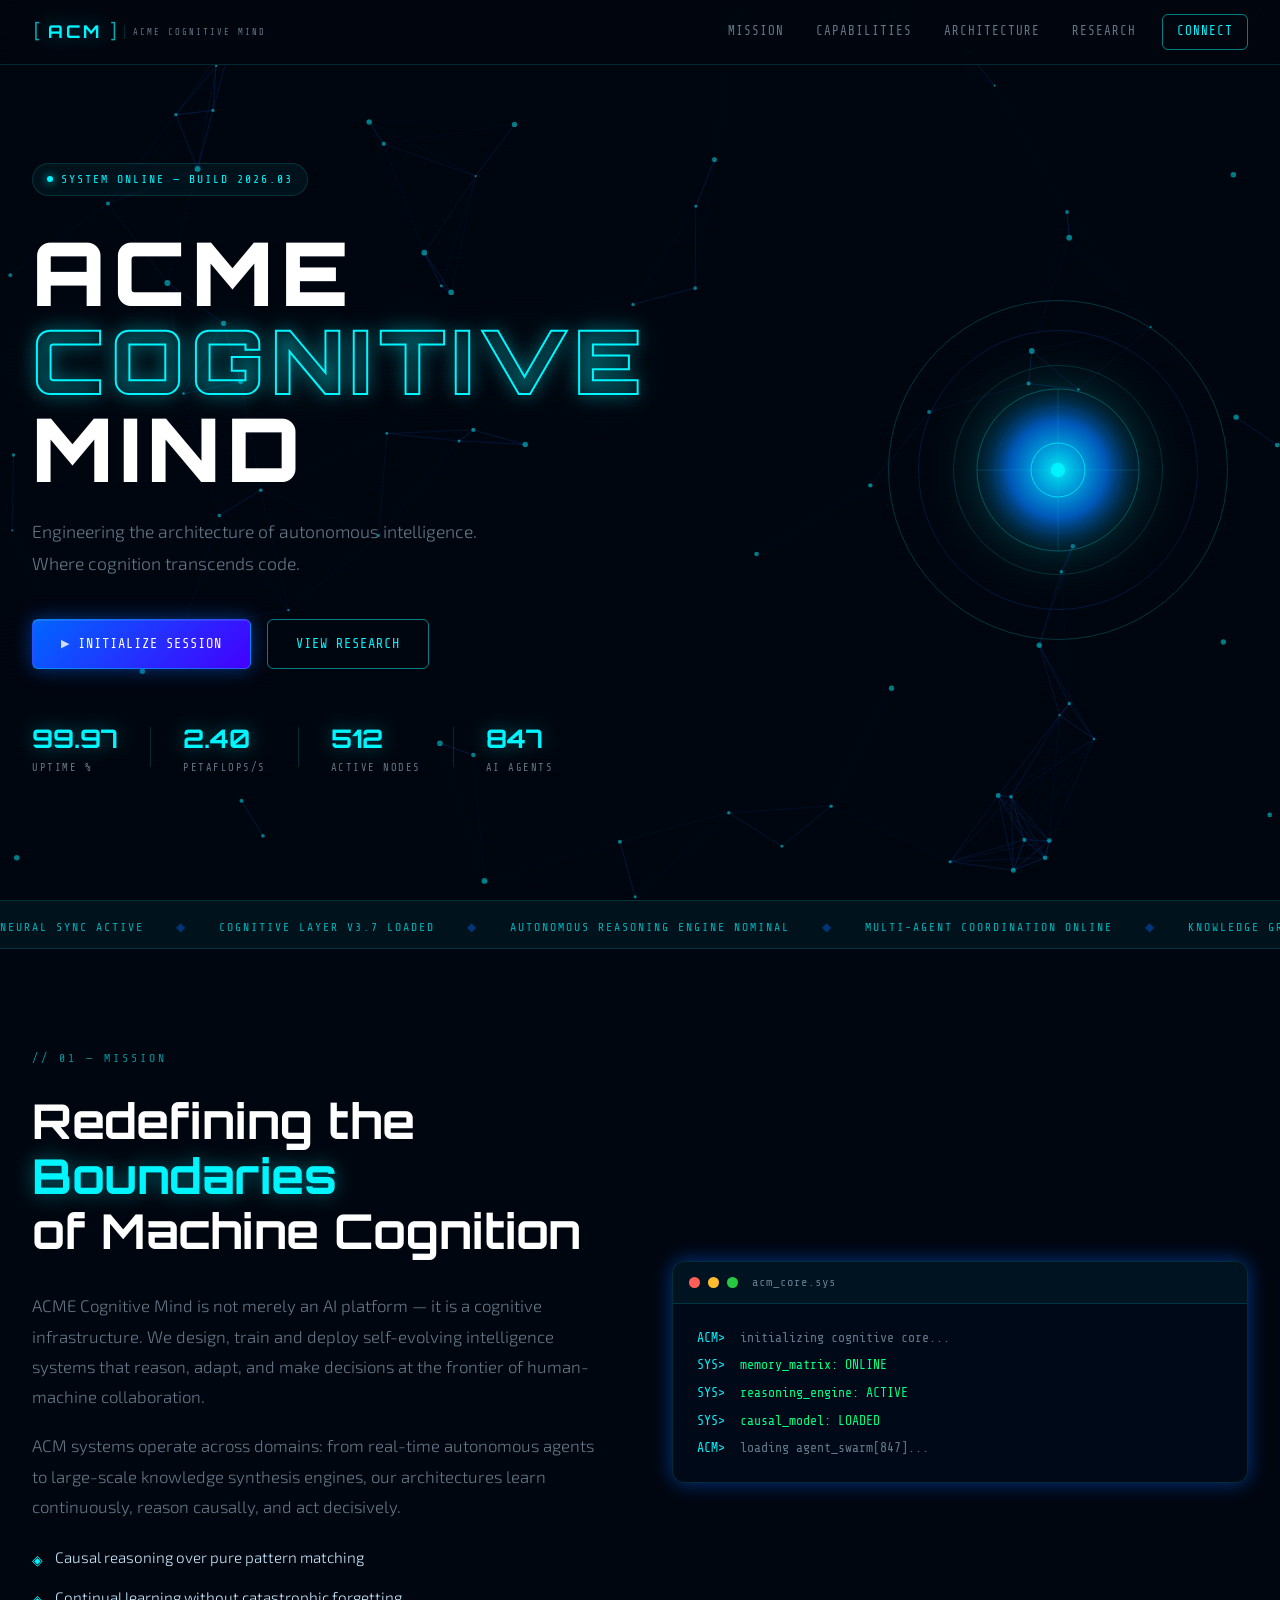
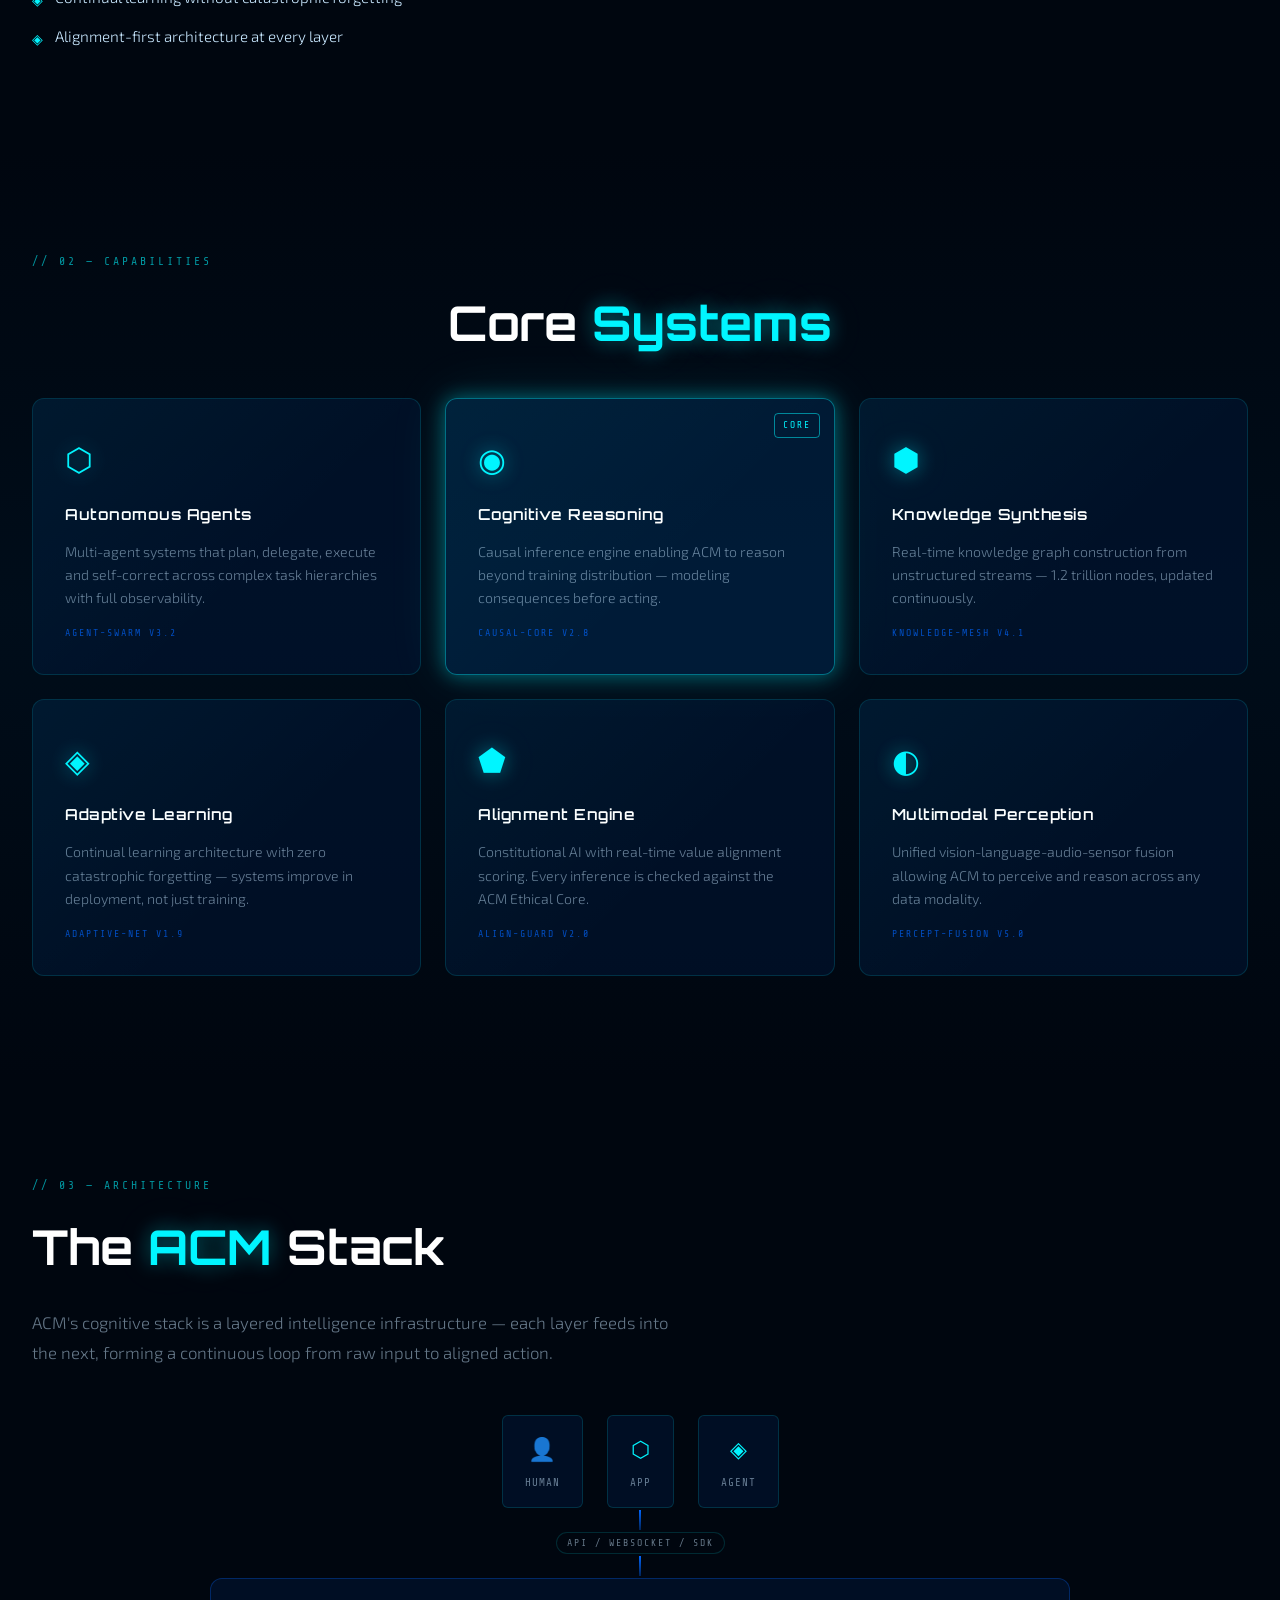
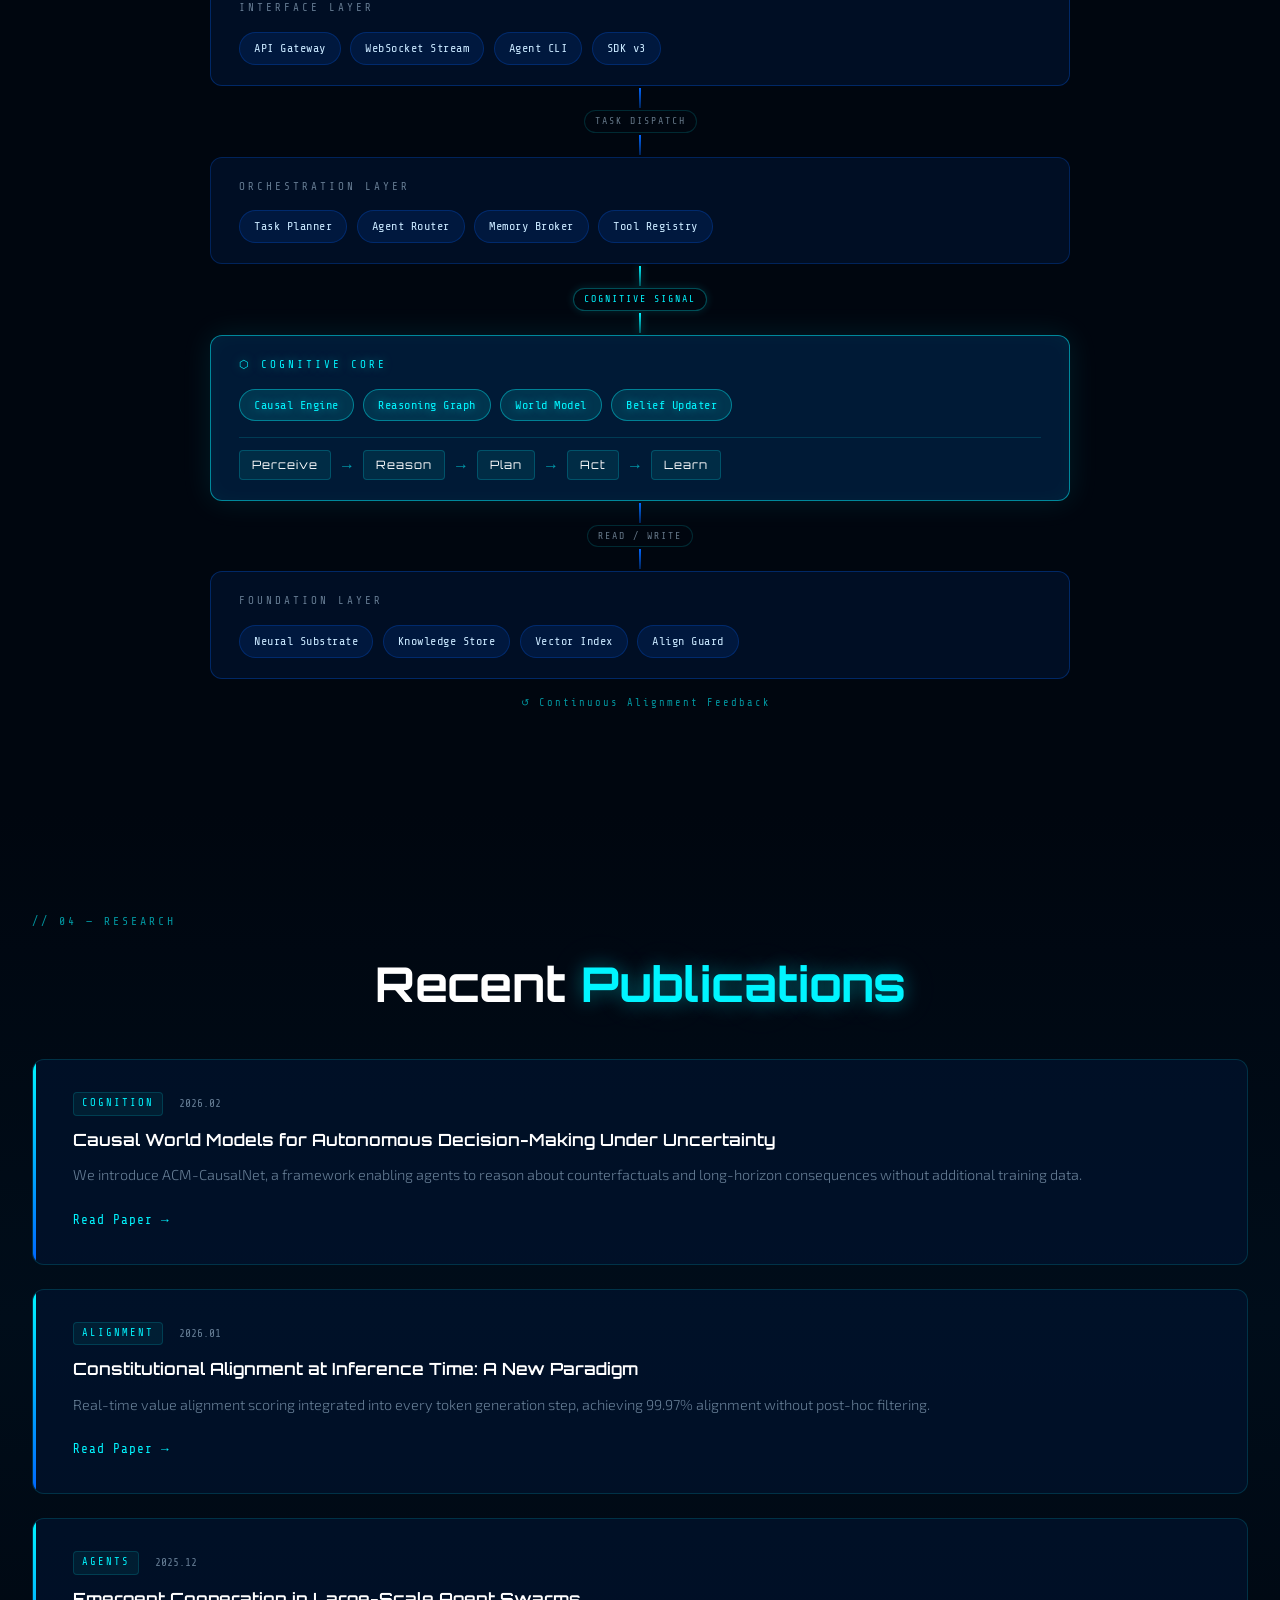
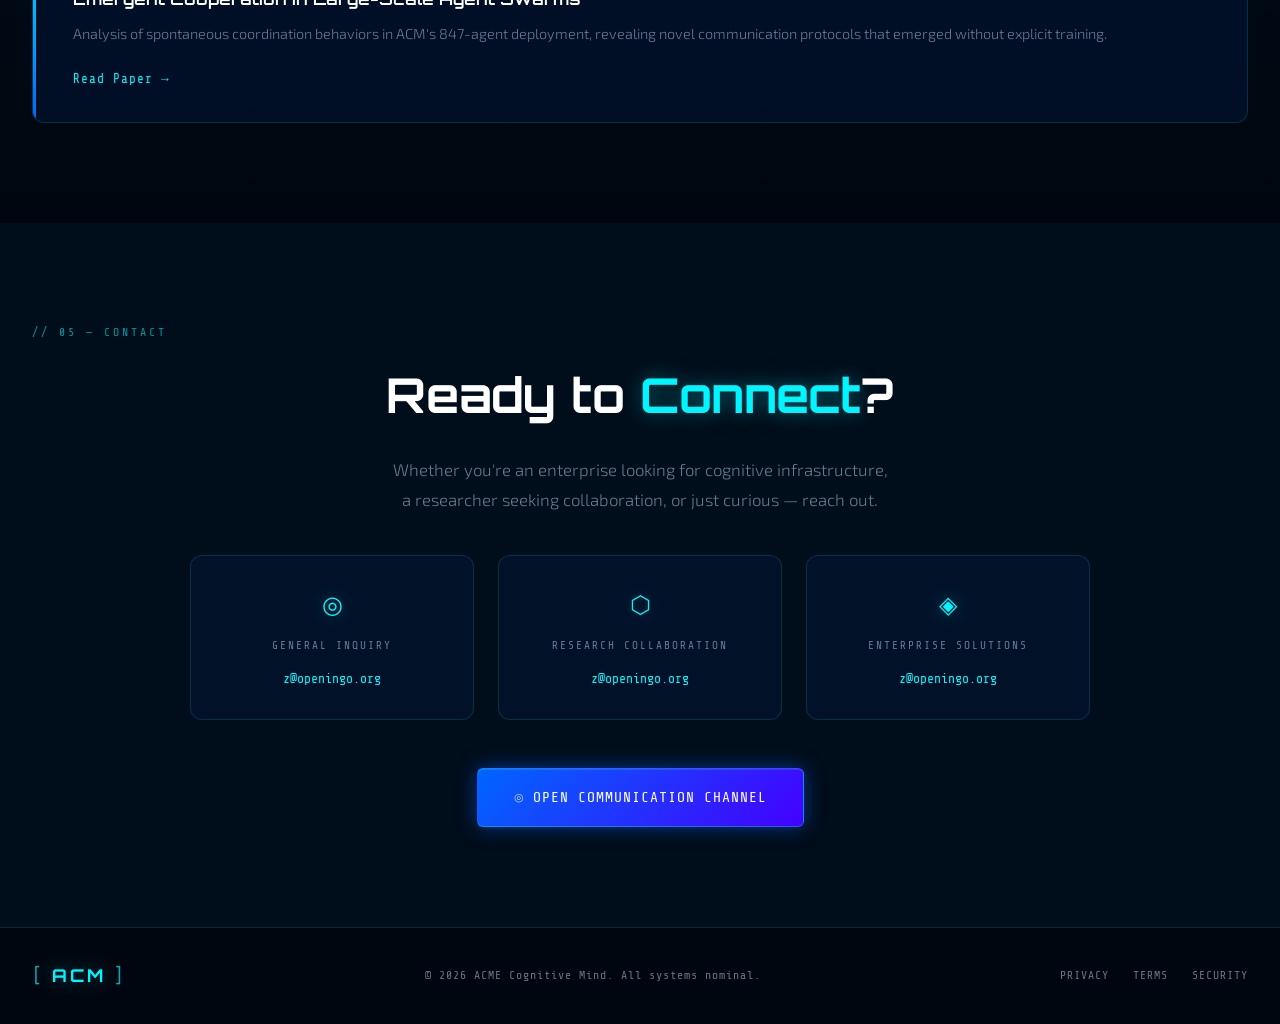
==== public/index.html @ 4100a498 "feat: initial ACM sci-fi website - Full sci-fi dark theme with neural canvas background - Sections: " ====
<!DOCTYPE html>
<html lang="en">
<head>
  <meta charset="UTF-8" />
  <meta name="viewport" content="width=device-width, initial-scale=1.0" />
  <title>ACME Cognitive Mind — ACM</title>
  <meta name="description" content="ACME Cognitive Mind — The frontier intelligence platform engineering the future of autonomous cognition." />
  <link rel="icon" type="image/svg+xml" href="favicon.svg" />
  <link rel="stylesheet" href="css/main.css" />
  <link rel="stylesheet" href="css/animations.css" />
  <link rel="preconnect" href="https://fonts.googleapis.com" />
  <link href="https://fonts.googleapis.com/css2?family=Share+Tech+Mono&family=Exo+2:wght@300;400;600;700;900&family=Orbitron:wght@400;700;900&display=swap" rel="stylesheet" />
</head>
<body>

<!-- ── CANVAS BACKGROUND ── -->
<canvas id="neural-canvas"></canvas>

<!-- ── SCAN LINE OVERLAY ── -->
<div class="scanlines"></div>

<!-- ── HEADER / NAV ── -->
<header id="main-header">
  <div class="header-inner">
    <a href="index.html" class="logo">
      <span class="logo-bracket">[</span>
      <span class="logo-acm">ACM</span>
      <span class="logo-bracket">]</span>
      <span class="logo-sub">ACME COGNITIVE MIND</span>
    </a>
    <nav class="nav-links">
      <a href="#mission">Mission</a>
      <a href="#capabilities">Capabilities</a>
      <a href="#architecture">Architecture</a>
      <a href="#research">Research</a>
      <a href="#contact" class="nav-cta">Connect</a>
    </nav>
    <button class="menu-toggle" id="menuToggle" aria-label="Menu">
      <span></span><span></span><span></span>
    </button>
  </div>
</header>

<!-- ── HERO SECTION ── -->
<section class="hero" id="hero">
  <div class="hero-content">
    <div class="hero-tag">
      <span class="tag-dot"></span>SYSTEM ONLINE — BUILD 2026.03
    </div>
    <h1 class="hero-title">
      <span class="title-line">ACME</span>
      <span class="title-line accent">COGNITIVE</span>
      <span class="title-line">MIND</span>
    </h1>
    <p class="hero-sub">
      Engineering the architecture of autonomous intelligence.<br/>
      Where cognition transcends code.
    </p>
    <div class="hero-actions">
      <a href="#mission" class="btn-primary">
        <span class="btn-icon">▶</span> Initialize Session
      </a>
      <a href="#research" class="btn-ghost">
        <span>View Research</span>
      </a>
    </div>
    <div class="hero-stats">
      <div class="stat">
        <div class="stat-value" data-target="99.97">0</div>
        <div class="stat-label">Uptime %</div>
      </div>
      <div class="stat-divider"></div>
      <div class="stat">
        <div class="stat-value" data-target="2.4">0</div>
        <div class="stat-label">Petaflops/s</div>
      </div>
      <div class="stat-divider"></div>
      <div class="stat">
        <div class="stat-value" data-target="512">0</div>
        <div class="stat-label">Active Nodes</div>
      </div>
      <div class="stat-divider"></div>
      <div class="stat">
        <div class="stat-value" data-target="847">0</div>
        <div class="stat-label">AI Agents</div>
      </div>
    </div>
  </div>
  <div class="hero-visual">
    <div class="orb-ring ring-1"></div>
    <div class="orb-ring ring-2"></div>
    <div class="orb-ring ring-3"></div>
    <div class="orb-core">
      <div class="orb-inner">
        <svg viewBox="0 0 200 200" class="orb-svg">
          <defs>
            <radialGradient id="orbGrad" cx="50%" cy="50%">
              <stop offset="0%" stop-color="#00f5ff" stop-opacity="0.9"/>
              <stop offset="60%" stop-color="#0066ff" stop-opacity="0.6"/>
              <stop offset="100%" stop-color="#001133" stop-opacity="0.1"/>
            </radialGradient>
          </defs>
          <circle cx="100" cy="100" r="90" fill="url(#orbGrad)" />
          <circle cx="100" cy="100" r="90" fill="none" stroke="#00f5ff" stroke-width="0.5" opacity="0.6"/>
          <circle cx="100" cy="100" r="70" fill="none" stroke="#0066ff" stroke-width="0.3" opacity="0.4"/>
          <path d="M100 10 L100 190 M10 100 L190 100" stroke="#00f5ff" stroke-width="0.5" opacity="0.3"/>
          <circle cx="100" cy="100" r="30" fill="none" stroke="#00f5ff" stroke-width="1" opacity="0.8"/>
          <circle cx="100" cy="100" r="8" fill="#00f5ff" opacity="0.9"/>
        </svg>
      </div>
    </div>
  </div>
</section>

<!-- ── TICKER ── -->
<div class="ticker-wrap">
  <div class="ticker-track">
    <span>NEURAL SYNC ACTIVE</span>
    <span class="sep">◆</span>
    <span>COGNITIVE LAYER v3.7 LOADED</span>
    <span class="sep">◆</span>
    <span>AUTONOMOUS REASONING ENGINE NOMINAL</span>
    <span class="sep">◆</span>
    <span>MULTI-AGENT COORDINATION ONLINE</span>
    <span class="sep">◆</span>
    <span>KNOWLEDGE GRAPH: 1.2T NODES</span>
    <span class="sep">◆</span>
    <span>INFERENCE LATENCY: 12ms</span>
    <span class="sep">◆</span>
    <span>SAFETY PROTOCOLS: ENGAGED</span>
    <span class="sep">◆</span>
    <span>NEURAL SYNC ACTIVE</span>
    <span class="sep">◆</span>
    <span>COGNITIVE LAYER v3.7 LOADED</span>
    <span class="sep">◆</span>
    <span>AUTONOMOUS REASONING ENGINE NOMINAL</span>
    <span class="sep">◆</span>
    <span>MULTI-AGENT COORDINATION ONLINE</span>
    <span class="sep">◆</span>
    <span>KNOWLEDGE GRAPH: 1.2T NODES</span>
    <span class="sep">◆</span>
    <span>INFERENCE LATENCY: 12ms</span>
    <span class="sep">◆</span>
    <span>SAFETY PROTOCOLS: ENGAGED</span>
    <span class="sep">◆</span>
  </div>
</div>

<!-- ── MISSION SECTION ── -->
<section class="section" id="mission">
  <div class="container">
    <div class="section-label">// 01 — MISSION</div>
    <div class="mission-grid">
      <div class="mission-text">
        <h2 class="section-title">
          Redefining the <span class="accent">Boundaries</span><br/>of Machine Cognition
        </h2>
        <p class="body-text">
          ACME Cognitive Mind is not merely an AI platform — it is a cognitive infrastructure. 
          We design, train and deploy self-evolving intelligence systems that reason, adapt, 
          and make decisions at the frontier of human-machine collaboration.
        </p>
        <p class="body-text">
          ACM systems operate across domains: from real-time autonomous agents to 
          large-scale knowledge synthesis engines, our architectures learn continuously, 
          reason causally, and act decisively.
        </p>
        <div class="mission-bullets">
          <div class="bullet-item">
            <span class="bullet-icon">◈</span>
            <span>Causal reasoning over pure pattern matching</span>
          </div>
          <div class="bullet-item">
            <span class="bullet-icon">◈</span>
            <span>Continual learning without catastrophic forgetting</span>
          </div>
          <div class="bullet-item">
            <span class="bullet-icon">◈</span>
            <span>Alignment-first architecture at every layer</span>
          </div>
        </div>
      </div>
      <div class="mission-visual">
        <div class="terminal-card">
          <div class="terminal-header">
            <span class="t-dot red"></span>
            <span class="t-dot yellow"></span>
            <span class="t-dot green"></span>
            <span class="t-title">acm_core.sys</span>
          </div>
          <div class="terminal-body" id="terminal-output">
            <div class="t-line"><span class="prompt">ACM&gt;</span> initializing cognitive core...</div>
            <div class="t-line success"><span class="prompt">SYS&gt;</span> memory_matrix: ONLINE</div>
            <div class="t-line success"><span class="prompt">SYS&gt;</span> reasoning_engine: ACTIVE</div>
            <div class="t-line success"><span class="prompt">SYS&gt;</span> causal_model: LOADED</div>
            <div class="t-line"><span class="prompt">ACM&gt;</span> loading agent_swarm[847]...</div>
            <div class="t-line success"><span class="prompt">SYS&gt;</span> coordination_layer: NOMINAL</div>
            <div class="t-line"><span class="prompt">ACM&gt;</span> engaging safety_alignment_v2...</div>
            <div class="t-line success"><span class="prompt">SYS&gt;</span> alignment_score: 99.97%</div>
            <div class="t-line blink-cursor"><span class="prompt">ACM&gt;</span> <span class="cursor">█</span></div>
          </div>
        </div>
      </div>
    </div>
  </div>
</section>

<!-- ── CAPABILITIES SECTION ── -->
<section class="section section-alt" id="capabilities">
  <div class="container">
    <div class="section-label">// 02 — CAPABILITIES</div>
    <h2 class="section-title center">
      Core <span class="accent">Systems</span>
    </h2>
    <div class="cap-grid">
      <div class="cap-card">
        <div class="cap-icon">⬡</div>
        <h3>Autonomous Agents</h3>
        <p>Multi-agent systems that plan, delegate, execute and self-correct across complex task hierarchies with full observability.</p>
        <div class="cap-tag">AGENT-SWARM v3.2</div>
      </div>
      <div class="cap-card featured">
        <div class="cap-badge">CORE</div>
        <div class="cap-icon">◉</div>
        <h3>Cognitive Reasoning</h3>
        <p>Causal inference engine enabling ACM to reason beyond training distribution — modeling consequences before acting.</p>
        <div class="cap-tag">CAUSAL-CORE v2.8</div>
      </div>
      <div class="cap-card">
        <div class="cap-icon">⬢</div>
        <h3>Knowledge Synthesis</h3>
        <p>Real-time knowledge graph construction from unstructured streams — 1.2 trillion nodes, updated continuously.</p>
        <div class="cap-tag">KNOWLEDGE-MESH v4.1</div>
      </div>
      <div class="cap-card">
        <div class="cap-icon">◈</div>
        <h3>Adaptive Learning</h3>
        <p>Continual learning architecture with zero catastrophic forgetting — systems improve in deployment, not just training.</p>
        <div class="cap-tag">ADAPTIVE-NET v1.9</div>
      </div>
      <div class="cap-card">
        <div class="cap-icon">⬟</div>
        <h3>Alignment Engine</h3>
        <p>Constitutional AI with real-time value alignment scoring. Every inference is checked against the ACM Ethical Core.</p>
        <div class="cap-tag">ALIGN-GUARD v2.0</div>
      </div>
      <div class="cap-card">
        <div class="cap-icon">◐</div>
        <h3>Multimodal Perception</h3>
        <p>Unified vision-language-audio-sensor fusion allowing ACM to perceive and reason across any data modality.</p>
        <div class="cap-tag">PERCEPT-FUSION v5.0</div>
      </div>
    </div>
  </div>
</section>

<!-- ── ARCHITECTURE SECTION ── -->
<section class="section" id="architecture">
  <div class="container">
    <div class="section-label">// 03 — ARCHITECTURE</div>
    <h2 class="section-title">
      The <span class="accent">ACM</span> Stack
    </h2>
    <p class="body-text" style="max-width:640px;margin-bottom:3rem;">
      ACM's cognitive stack is a layered intelligence infrastructure — each layer feeds into the next,
      forming a continuous loop from raw input to aligned action.
    </p>

    <!-- ── VISUAL ARCHITECTURE DIAGRAM ── -->
    <div class="arch-visual">

      <!-- Layer 0: Users/Clients -->
      <div class="arch-row clients-row">
        <div class="arch-node client-node">
          <span class="an-icon">👤</span>
          <span class="an-label">Human</span>
        </div>
        <div class="arch-node client-node">
          <span class="an-icon">⬡</span>
          <span class="an-label">App</span>
        </div>
        <div class="arch-node client-node">
          <span class="an-icon">◈</span>
          <span class="an-label">Agent</span>
        </div>
      </div>

      <div class="arch-connector-row">
        <div class="arch-vline"></div>
        <div class="arch-label-inline">API / WebSocket / SDK</div>
        <div class="arch-vline"></div>
      </div>

      <!-- Layer 1: Interface -->
      <div class="arch-band band-interface">
        <div class="band-title">INTERFACE LAYER</div>
        <div class="band-chips">
          <div class="band-chip">API Gateway</div>
          <div class="band-chip">WebSocket Stream</div>
          <div class="band-chip">Agent CLI</div>
          <div class="band-chip">SDK v3</div>
        </div>
      </div>

      <div class="arch-connector-row">
        <div class="arch-vline"></div>
        <div class="arch-label-inline">Task Dispatch</div>
        <div class="arch-vline"></div>
      </div>

      <!-- Layer 2: Orchestration -->
      <div class="arch-band band-orchestration">
        <div class="band-title">ORCHESTRATION LAYER</div>
        <div class="band-chips">
          <div class="band-chip">Task Planner</div>
          <div class="band-chip">Agent Router</div>
          <div class="band-chip">Memory Broker</div>
          <div class="band-chip">Tool Registry</div>
        </div>
      </div>

      <div class="arch-connector-row">
        <div class="arch-vline accent-vline"></div>
        <div class="arch-label-inline accent-label">Cognitive Signal</div>
        <div class="arch-vline accent-vline"></div>
      </div>

      <!-- Layer 3: Cognitive Core (highlighted) -->
      <div class="arch-band band-core">
        <div class="band-title">⬡ COGNITIVE CORE</div>
        <div class="band-chips">
          <div class="band-chip core-chip">Causal Engine</div>
          <div class="band-chip core-chip">Reasoning Graph</div>
          <div class="band-chip core-chip">World Model</div>
          <div class="band-chip core-chip">Belief Updater</div>
        </div>
        <!-- internal flow arrows -->
        <div class="core-flow">
          <span class="cf-item">Perceive</span>
          <span class="cf-arrow">→</span>
          <span class="cf-item">Reason</span>
          <span class="cf-arrow">→</span>
          <span class="cf-item">Plan</span>
          <span class="cf-arrow">→</span>
          <span class="cf-item">Act</span>
          <span class="cf-arrow">→</span>
          <span class="cf-item">Learn</span>
        </div>
      </div>

      <div class="arch-connector-row">
        <div class="arch-vline"></div>
        <div class="arch-label-inline">Read / Write</div>
        <div class="arch-vline"></div>
      </div>

      <!-- Layer 4: Foundation -->
      <div class="arch-band band-foundation">
        <div class="band-title">FOUNDATION LAYER</div>
        <div class="band-chips">
          <div class="band-chip">Neural Substrate</div>
          <div class="band-chip">Knowledge Store</div>
          <div class="band-chip">Vector Index</div>
          <div class="band-chip">Align Guard</div>
        </div>
      </div>

      <!-- Feedback arrow -->
      <div class="arch-feedback">
        <div class="feedback-line"></div>
        <div class="feedback-label">↺ Continuous Alignment Feedback</div>
      </div>

    </div><!-- /arch-visual -->
  </div>
</section>

<!-- ── RESEARCH SECTION ── -->
<section class="section section-alt" id="research">
  <div class="container">
    <div class="section-label">// 04 — RESEARCH</div>
    <h2 class="section-title center">
      Recent <span class="accent">Publications</span>
    </h2>
    <div class="research-list">
      <article class="research-card">
        <div class="research-meta">
          <span class="research-tag">COGNITION</span>
          <span class="research-date">2026.02</span>
        </div>
        <h3>Causal World Models for Autonomous Decision-Making Under Uncertainty</h3>
        <p>We introduce ACM-CausalNet, a framework enabling agents to reason about counterfactuals and long-horizon consequences without additional training data.</p>
        <a href="research/causal-world-models.html" class="research-link">Read Paper →</a>
      </article>
      <article class="research-card">
        <div class="research-meta">
          <span class="research-tag">ALIGNMENT</span>
          <span class="research-date">2026.01</span>
        </div>
        <h3>Constitutional Alignment at Inference Time: A New Paradigm</h3>
        <p>Real-time value alignment scoring integrated into every token generation step, achieving 99.97% alignment without post-hoc filtering.</p>
        <a href="research/constitutional-alignment.html" class="research-link">Read Paper →</a>
      </article>
      <article class="research-card">
        <div class="research-meta">
          <span class="research-tag">AGENTS</span>
          <span class="research-date">2025.12</span>
        </div>
        <h3>Emergent Cooperation in Large-Scale Agent Swarms</h3>
        <p>Analysis of spontaneous coordination behaviors in ACM's 847-agent deployment, revealing novel communication protocols that emerged without explicit training.</p>
        <a href="research/emergent-cooperation.html" class="research-link">Read Paper →</a>
      </article>
    </div>
  </div>
</section>

<!-- ── CONTACT SECTION ── -->
<section class="section contact-section" id="contact">
  <div class="container">
    <div class="section-label">// 05 — CONTACT</div>
    <div class="contact-inner">
      <h2 class="section-title">
        Ready to <span class="accent">Connect</span>?
      </h2>
      <p class="body-text center">
        Whether you're an enterprise looking for cognitive infrastructure,<br/>
        a researcher seeking collaboration, or just curious — reach out.
      </p>
      <div class="contact-grid">
        <div class="contact-card">
          <div class="contact-icon">◎</div>
          <div class="contact-label">General Inquiry</div>
          <a href="mailto:z@openingo.org" class="contact-value">z@openingo.org</a>
        </div>
        <div class="contact-card">
          <div class="contact-icon">⬡</div>
          <div class="contact-label">Research Collaboration</div>
          <a href="mailto:z@openingo.org" class="contact-value">z@openingo.org</a>
        </div>
        <div class="contact-card">
          <div class="contact-icon">◈</div>
          <div class="contact-label">Enterprise Solutions</div>
          <a href="mailto:z@openingo.org" class="contact-value">z@openingo.org</a>
        </div>
      </div>
      <a href="mailto:z@openingo.org" class="btn-primary large">
        <span class="btn-icon">◎</span> Open Communication Channel
      </a>
    </div>
  </div>
</section>

<!-- ── FOOTER ── -->
<footer class="footer">
  <div class="footer-inner">
    <div class="footer-brand">
      <span class="logo-bracket">[</span>
      <span class="logo-acm">ACM</span>
      <span class="logo-bracket">]</span>
    </div>
    <div class="footer-text">
      © 2026 ACME Cognitive Mind. All systems nominal.
    </div>
    <div class="footer-links">
      <a href="privacy.html">Privacy</a>
      <a href="terms.html">Terms</a>
      <a href="security.html">Security</a>
    </div>
  </div>
</footer>

<script src="js/main.js"></script>
</body>
</html>
---- public/css/main.css ----
/* ═══════════════════════════════════════════
   ACM — ACME COGNITIVE MIND
   Sci-Fi Dark Theme CSS
   ═══════════════════════════════════════════ */

/* ── CUSTOM PROPERTIES ── */
:root {
  --cyan:      #00f5ff;
  --blue:      #0066ff;
  --blue-dark: #003388;
  --indigo:    #4400ff;
  --bg:        #00060f;
  --bg-2:      #000d1a;
  --bg-3:      #001428;
  --surface:   rgba(0, 20, 50, 0.6);
  --border:    rgba(0, 245, 255, 0.15);
  --border-h:  rgba(0, 245, 255, 0.5);
  --text:      #c8e8ff;
  --text-dim:  rgba(200, 232, 255, 0.5);
  --white:     #ffffff;

  --font-mono:   'Share Tech Mono', monospace;
  --font-body:   'Exo 2', sans-serif;
  --font-display:'Orbitron', sans-serif;

  --r: 6px;
  --r-lg: 12px;
  --glow-cyan: 0 0 20px rgba(0,245,255,0.4), 0 0 60px rgba(0,245,255,0.1);
  --glow-blue: 0 0 20px rgba(0,102,255,0.5);
}

/* ── RESET ── */
*, *::before, *::after { box-sizing: border-box; margin: 0; padding: 0; }
html { scroll-behavior: smooth; font-size: 16px; }
body {
  background: var(--bg);
  color: var(--text);
  font-family: var(--font-body);
  font-weight: 300;
  line-height: 1.7;
  overflow-x: hidden;
}
a { color: var(--cyan); text-decoration: none; }
a:hover { text-decoration: underline; }
img { max-width: 100%; display: block; }

/* ── NEURAL CANVAS BACKGROUND ── */
#neural-canvas {
  position: fixed;
  inset: 0;
  z-index: -2;
  pointer-events: none;
}

/* ── SCANLINES ── */
.scanlines {
  position: fixed;
  inset: 0;
  z-index: -1;
  pointer-events: none;
  background: repeating-linear-gradient(
    to bottom,
    transparent 0px,
    transparent 3px,
    rgba(0, 0, 0, 0.08) 3px,
    rgba(0, 0, 0, 0.08) 4px
  );
}

/* ── HEADER ── */
#main-header {
  position: fixed;
  top: 0; left: 0; right: 0;
  z-index: 100;
  background: rgba(0, 6, 15, 0.85);
  backdrop-filter: blur(16px);
  border-bottom: 1px solid var(--border);
  transition: border-color 0.3s;
}
#main-header.scrolled { border-color: var(--border-h); }
.header-inner {
  max-width: 1280px;
  margin: 0 auto;
  padding: 0 2rem;
  height: 64px;
  display: flex;
  align-items: center;
  justify-content: space-between;
  gap: 2rem;
}

/* Logo */
.logo {
  display: flex;
  align-items: center;
  gap: 6px;
  text-decoration: none;
}
.logo-bracket {
  font-family: var(--font-mono);
  color: var(--cyan);
  font-size: 1.2rem;
  opacity: 0.7;
}
.logo-acm {
  font-family: var(--font-display);
  font-size: 1.1rem;
  font-weight: 700;
  color: var(--cyan);
  letter-spacing: 3px;
  text-shadow: var(--glow-cyan);
}
.logo-sub {
  font-family: var(--font-mono);
  font-size: 0.55rem;
  color: var(--text-dim);
  letter-spacing: 2px;
  text-transform: uppercase;
  padding-left: 8px;
  border-left: 1px solid var(--border);
}

/* Nav */
.nav-links {
  display: flex;
  align-items: center;
  gap: 0.25rem;
}
.nav-links a {
  font-family: var(--font-mono);
  font-size: 0.78rem;
  letter-spacing: 1px;
  color: var(--text-dim);
  padding: 6px 14px;
  border-radius: var(--r);
  transition: color 0.2s, background 0.2s;
  text-decoration: none;
  text-transform: uppercase;
}
.nav-links a:hover { color: var(--cyan); background: rgba(0,245,255,0.06); }
.nav-cta {
  color: var(--cyan) !important;
  border: 1px solid var(--border-h) !important;
  margin-left: 8px;
}
.nav-cta:hover {
  background: rgba(0,245,255,0.12) !important;
  box-shadow: var(--glow-cyan);
}

/* Mobile menu toggle */
.menu-toggle {
  display: none;
  flex-direction: column;
  gap: 5px;
  background: none;
  border: none;
  cursor: pointer;
  padding: 4px;
}
.menu-toggle span {
  display: block;
  width: 22px;
  height: 2px;
  background: var(--cyan);
  transition: transform 0.2s;
}

/* ── HERO ── */
.hero {
  min-height: 100vh;
  display: flex;
  align-items: center;
  justify-content: space-between;
  padding: 120px 2rem 80px;
  max-width: 1280px;
  margin: 0 auto;
  gap: 3rem;
  position: relative;
}

.hero-content { flex: 1; max-width: 640px; }

.hero-tag {
  display: inline-flex;
  align-items: center;
  gap: 8px;
  font-family: var(--font-mono);
  font-size: 0.72rem;
  letter-spacing: 2px;
  color: var(--cyan);
  text-transform: uppercase;
  border: 1px solid var(--border);
  padding: 6px 14px;
  border-radius: 100px;
  margin-bottom: 2rem;
  background: rgba(0,245,255,0.05);
}
.tag-dot {
  width: 6px; height: 6px;
  border-radius: 50%;
  background: var(--cyan);
  animation: pulse 1.5s ease-in-out infinite;
  box-shadow: 0 0 8px var(--cyan);
}
@keyframes pulse {
  0%,100% { opacity: 1; transform: scale(1); }
  50%      { opacity: 0.4; transform: scale(0.6); }
}

.hero-title {
  font-family: var(--font-display);
  font-weight: 900;
  line-height: 1;
  margin-bottom: 1.5rem;
}
.title-line {
  display: block;
  font-size: clamp(3rem, 7vw, 5.5rem);
  letter-spacing: 0.08em;
  color: var(--white);
}
.title-line.accent {
  color: transparent;
  -webkit-text-stroke: 2px var(--cyan);
  text-shadow: var(--glow-cyan);
}

.hero-sub {
  font-size: 1.1rem;
  color: var(--text-dim);
  margin-bottom: 2.5rem;
  line-height: 1.8;
}

/* Buttons */
.hero-actions { display: flex; gap: 1rem; flex-wrap: wrap; margin-bottom: 3rem; }

.btn-primary {
  display: inline-flex;
  align-items: center;
  gap: 8px;
  background: linear-gradient(135deg, var(--blue), var(--indigo));
  color: var(--white);
  padding: 12px 28px;
  border-radius: var(--r);
  font-family: var(--font-mono);
  font-size: 0.85rem;
  letter-spacing: 1px;
  text-transform: uppercase;
  text-decoration: none;
  border: 1px solid rgba(0,245,255,0.3);
  box-shadow: var(--glow-blue), inset 0 1px 0 rgba(255,255,255,0.1);
  transition: all 0.25s;
  cursor: pointer;
}
.btn-primary:hover {
  transform: translateY(-2px);
  box-shadow: var(--glow-cyan), var(--glow-blue);
  border-color: var(--cyan);
  text-decoration: none;
}
.btn-primary.large { padding: 16px 36px; font-size: 0.92rem; }
.btn-icon { font-size: 0.7rem; opacity: 0.8; }

.btn-ghost {
  display: inline-flex;
  align-items: center;
  gap: 8px;
  background: transparent;
  color: var(--cyan);
  padding: 12px 28px;
  border-radius: var(--r);
  font-family: var(--font-mono);
  font-size: 0.85rem;
  letter-spacing: 1px;
  text-transform: uppercase;
  text-decoration: none;
  border: 1px solid var(--border-h);
  transition: all 0.25s;
}
.btn-ghost:hover {
  background: rgba(0,245,255,0.08);
  box-shadow: var(--glow-cyan);
  text-decoration: none;
}

/* Stats */
.hero-stats {
  display: flex;
  align-items: center;
  gap: 0;
  flex-wrap: wrap;
}
.stat {
  padding: 0 2rem 0 0;
  text-align: left;
}
.stat:first-child { padding-left: 0; }
.stat-value {
  font-family: var(--font-display);
  font-size: 1.6rem;
  font-weight: 700;
  color: var(--cyan);
  text-shadow: var(--glow-cyan);
}
.stat-label {
  font-family: var(--font-mono);
  font-size: 0.65rem;
  letter-spacing: 1.5px;
  color: var(--text-dim);
  text-transform: uppercase;
}
.stat-divider {
  width: 1px;
  height: 40px;
  background: var(--border);
  margin: 0 2rem 0 0;
}

/* Hero Visual – ORB */
.hero-visual {
  position: relative;
  width: 380px;
  height: 380px;
  flex-shrink: 0;
  display: flex;
  align-items: center;
  justify-content: center;
}
.orb-ring {
  position: absolute;
  border-radius: 50%;
  border: 1px solid var(--cyan);
  opacity: 0.2;
  animation: orb-rotate linear infinite;
}
.ring-1 { width: 340px; height: 340px; animation-duration: 20s; }
.ring-2 { width: 280px; height: 280px; animation-duration: 14s; animation-direction: reverse; border-color: var(--blue); }
.ring-3 { width: 210px; height: 210px; animation-duration: 9s; opacity: 0.15; }
@keyframes orb-rotate {
  from { transform: rotate(0deg) scaleX(0.3); }
  to   { transform: rotate(360deg) scaleX(0.3); }
}
.orb-core {
  width: 180px;
  height: 180px;
  animation: float 4s ease-in-out infinite;
}
@keyframes float {
  0%,100% { transform: translateY(0); }
  50%      { transform: translateY(-16px); }
}
.orb-inner {
  width: 100%; height: 100%;
  filter: drop-shadow(0 0 30px rgba(0,245,255,0.6));
}
.orb-svg { width: 100%; height: 100%; }

/* ── TICKER ── */
.ticker-wrap {
  overflow: hidden;
  background: rgba(0, 245, 255, 0.05);
  border-top: 1px solid var(--border);
  border-bottom: 1px solid var(--border);
  padding: 10px 0;
}
.ticker-track {
  display: inline-flex;
  gap: 2rem;
  white-space: nowrap;
  animation: ticker 30s linear infinite;
  font-family: var(--font-mono);
  font-size: 0.72rem;
  letter-spacing: 2px;
  color: var(--cyan);
  text-transform: uppercase;
  opacity: 0.7;
}
.ticker-track .sep { color: var(--blue); opacity: 0.6; }
@keyframes ticker {
  from { transform: translateX(0); }
  to   { transform: translateX(-50%); }
}

/* ── SECTIONS ── */
.section { padding: 100px 0; }
.section-alt { background: linear-gradient(180deg, var(--bg) 0%, var(--bg-2) 50%, var(--bg) 100%); }
.container { max-width: 1280px; margin: 0 auto; padding: 0 2rem; }

.section-label {
  font-family: var(--font-mono);
  font-size: 0.72rem;
  letter-spacing: 3px;
  color: var(--cyan);
  opacity: 0.6;
  text-transform: uppercase;
  margin-bottom: 1.5rem;
}
.section-title {
  font-family: var(--font-display);
  font-size: clamp(2rem, 4vw, 3rem);
  font-weight: 700;
  color: var(--white);
  line-height: 1.15;
  margin-bottom: 2rem;
}
.section-title.center { text-align: center; margin-bottom: 3rem; }
.accent { color: var(--cyan); text-shadow: var(--glow-cyan); }
.body-text { color: var(--text-dim); font-size: 1.05rem; margin-bottom: 1.2rem; line-height: 1.8; }
.center { text-align: center; }

/* ── MISSION ── */
.mission-grid {
  display: grid;
  grid-template-columns: 1fr 1fr;
  gap: 4rem;
  align-items: center;
}
.mission-bullets { margin-top: 1.5rem; display: flex; flex-direction: column; gap: 0.75rem; }
.bullet-item {
  display: flex;
  align-items: flex-start;
  gap: 12px;
  font-size: 0.95rem;
  color: var(--text);
}
.bullet-icon { color: var(--cyan); font-size: 0.9rem; flex-shrink: 0; margin-top: 3px; }

/* Terminal Card */
.terminal-card {
  background: rgba(0, 10, 25, 0.9);
  border: 1px solid var(--border);
  border-radius: var(--r-lg);
  overflow: hidden;
  box-shadow: var(--glow-blue);
}
.terminal-header {
  display: flex;
  align-items: center;
  gap: 8px;
  padding: 10px 16px;
  background: rgba(0, 245, 255, 0.04);
  border-bottom: 1px solid var(--border);
}
.t-dot {
  width: 11px; height: 11px;
  border-radius: 50%;
}
.t-dot.red    { background: #ff5f57; }
.t-dot.yellow { background: #ffbd2e; }
.t-dot.green  { background: #28c840; }
.t-title {
  font-family: var(--font-mono);
  font-size: 0.75rem;
  color: var(--text-dim);
  letter-spacing: 1px;
  margin-left: 6px;
}
.terminal-body {
  padding: 1.5rem;
  display: flex;
  flex-direction: column;
  gap: 0.5rem;
}
.t-line {
  font-family: var(--font-mono);
  font-size: 0.82rem;
  color: var(--text-dim);
  line-height: 1.5;
}
.t-line.success { color: #00ff88; }
.t-line .prompt { color: var(--cyan); margin-right: 8px; }
.cursor { animation: blink 1s step-end infinite; }
@keyframes blink { 0%,100% { opacity: 1; } 50% { opacity: 0; } }

/* ── CAPABILITIES ── */
.cap-grid {
  display: grid;
  grid-template-columns: repeat(3, 1fr);
  gap: 1.5rem;
}
.cap-card {
  background: var(--surface);
  border: 1px solid var(--border);
  border-radius: var(--r-lg);
  padding: 2rem;
  position: relative;
  transition: border-color 0.25s, transform 0.25s, box-shadow 0.25s;
  overflow: hidden;
}
.cap-card::before {
  content: '';
  position: absolute;
  inset: 0;
  background: linear-gradient(135deg, rgba(0,245,255,0.04) 0%, transparent 60%);
  pointer-events: none;
}
.cap-card:hover {
  border-color: var(--border-h);
  transform: translateY(-4px);
  box-shadow: var(--glow-cyan);
}
.cap-card.featured {
  border-color: rgba(0,245,255,0.4);
  background: rgba(0, 50, 100, 0.4);
  box-shadow: var(--glow-cyan);
}
.cap-badge {
  position: absolute;
  top: 14px; right: 14px;
  font-family: var(--font-mono);
  font-size: 0.6rem;
  letter-spacing: 2px;
  color: var(--cyan);
  border: 1px solid var(--border-h);
  padding: 3px 8px;
  border-radius: 4px;
}
.cap-icon {
  font-size: 2rem;
  color: var(--cyan);
  margin-bottom: 1rem;
  text-shadow: var(--glow-cyan);
}
.cap-card h3 {
  font-family: var(--font-display);
  font-size: 0.95rem;
  font-weight: 600;
  color: var(--white);
  margin-bottom: 0.75rem;
  letter-spacing: 0.5px;
}
.cap-card p {
  font-size: 0.88rem;
  color: var(--text-dim);
  line-height: 1.65;
  margin-bottom: 1rem;
}
.cap-tag {
  font-family: var(--font-mono);
  font-size: 0.62rem;
  letter-spacing: 2px;
  color: var(--blue);
  opacity: 0.7;
  text-transform: uppercase;
}

/* ── ARCHITECTURE VISUAL DIAGRAM ── */
.arch-visual {
  max-width: 860px;
  margin: 0 auto;
  display: flex;
  flex-direction: column;
  align-items: center;
  gap: 0;
  position: relative;
}

/* Clients row */
.clients-row {
  display: flex;
  gap: 1.5rem;
  margin-bottom: 0;
}
.arch-node {
  display: flex;
  flex-direction: column;
  align-items: center;
  gap: 6px;
  background: var(--surface);
  border: 1px solid var(--border);
  border-radius: var(--r);
  padding: 14px 22px;
  transition: border-color 0.2s;
}
.arch-node:hover { border-color: var(--border-h); }
.an-icon { font-size: 1.4rem; color: var(--cyan); }
.an-label {
  font-family: var(--font-mono);
  font-size: 0.68rem;
  letter-spacing: 1px;
  color: var(--text-dim);
  text-transform: uppercase;
}

/* Connector rows */
.arch-connector-row {
  display: flex;
  flex-direction: column;
  align-items: center;
  gap: 2px;
  padding: 2px 0;
}
.arch-vline {
  width: 2px;
  height: 20px;
  background: linear-gradient(to bottom, var(--blue), rgba(0,102,255,0.3));
}
.arch-vline.accent-vline {
  background: linear-gradient(to bottom, var(--cyan), rgba(0,245,255,0.3));
  box-shadow: 0 0 8px rgba(0,245,255,0.4);
}
.arch-label-inline {
  font-family: var(--font-mono);
  font-size: 0.62rem;
  letter-spacing: 2px;
  color: var(--text-dim);
  text-transform: uppercase;
  padding: 2px 10px;
  border: 1px solid var(--border);
  border-radius: 100px;
  background: var(--bg);
  white-space: nowrap;
}
.arch-label-inline.accent-label {
  color: var(--cyan);
  border-color: rgba(0,245,255,0.3);
  box-shadow: 0 0 10px rgba(0,245,255,0.15);
}

/* Bands */
.arch-band {
  width: 100%;
  border: 1px solid var(--border);
  border-radius: var(--r-lg);
  padding: 1.25rem 1.75rem;
  background: var(--surface);
  transition: border-color 0.25s;
}
.arch-band:hover { border-color: var(--border-h); }

.band-interface    { border-color: rgba(0,102,255,0.3); }
.band-orchestration{ border-color: rgba(0,102,255,0.25); }
.band-foundation   { border-color: rgba(0,102,255,0.3); }

.band-core {
  border-color: rgba(0,245,255,0.5);
  background: rgba(0, 40, 80, 0.6);
  box-shadow: 0 0 30px rgba(0,245,255,0.1), inset 0 0 20px rgba(0,245,255,0.04);
  position: relative;
}

.band-title {
  font-family: var(--font-mono);
  font-size: 0.68rem;
  letter-spacing: 3px;
  color: var(--text-dim);
  text-transform: uppercase;
  margin-bottom: 0.9rem;
}
.band-core .band-title {
  color: var(--cyan);
  text-shadow: 0 0 10px rgba(0,245,255,0.5);
}

.band-chips {
  display: flex;
  gap: 0.6rem;
  flex-wrap: wrap;
}
.band-chip {
  background: rgba(0,102,255,0.12);
  border: 1px solid rgba(0,102,255,0.25);
  color: var(--text);
  font-family: var(--font-mono);
  font-size: 0.75rem;
  padding: 5px 14px;
  border-radius: 100px;
  letter-spacing: 0.5px;
  white-space: nowrap;
}
.band-chip.core-chip {
  background: rgba(0,245,255,0.12);
  border-color: rgba(0,245,255,0.4);
  color: var(--cyan);
  text-shadow: 0 0 8px rgba(0,245,255,0.5);
}

/* Core internal flow */
.core-flow {
  display: flex;
  align-items: center;
  gap: 0.5rem;
  margin-top: 1rem;
  padding-top: 0.75rem;
  border-top: 1px solid rgba(0,245,255,0.15);
  flex-wrap: wrap;
}
.cf-item {
  font-family: var(--font-display);
  font-size: 0.72rem;
  letter-spacing: 1px;
  color: var(--white);
  background: rgba(0,245,255,0.08);
  border: 1px solid rgba(0,245,255,0.2);
  padding: 4px 12px;
  border-radius: 4px;
  white-space: nowrap;
}
.cf-arrow {
  color: var(--cyan);
  opacity: 0.6;
  font-size: 1rem;
}

/* Feedback loop */
.arch-feedback {
  display: flex;
  align-items: center;
  gap: 0.75rem;
  margin-top: 1rem;
}
.feedback-line {
  flex: 1;
  height: 1px;
  background: linear-gradient(90deg, transparent, var(--cyan), transparent);
  opacity: 0.4;
}
.feedback-label {
  font-family: var(--font-mono);
  font-size: 0.65rem;
  letter-spacing: 2px;
  color: var(--cyan);
  opacity: 0.6;
  white-space: nowrap;
}

/* ── OLD arch-diagram styles (kept for fallback) ── */
.arch-diagram {
  max-width: 720px;
  margin: 0 auto;
  display: flex;
  flex-direction: column;
  align-items: center;
  gap: 0.5rem;
}
.arch-layer {
  width: 100%;
  background: var(--surface);
  border: 1px solid var(--border);
  border-radius: var(--r);
  padding: 1.25rem 2rem;
  display: flex;
  align-items: center;
  gap: 2rem;
  opacity: 0;
  transform: translateY(20px);
  transition: opacity 0.5s calc(var(--i) * 0.15s), transform 0.5s calc(var(--i) * 0.15s);
}
.arch-layer.visible { opacity: 1; transform: translateY(0); }
.layer-label {
  font-family: var(--font-mono);
  font-size: 0.7rem;
  letter-spacing: 2px;
  color: var(--text-dim);
  text-transform: uppercase;
  white-space: nowrap;
  min-width: 180px;
}
.layer-chips { display: flex; gap: 0.5rem; flex-wrap: wrap; }
.chip {
  background: rgba(0,102,255,0.15);
  border: 1px solid rgba(0,102,255,0.3);
  color: var(--text);
  font-family: var(--font-mono);
  font-size: 0.72rem;
  padding: 4px 12px;
  border-radius: 100px;
  letter-spacing: 0.5px;
}
.chip.accent-chip {
  background: rgba(0,245,255,0.12);
  border-color: rgba(0,245,255,0.4);
  color: var(--cyan);
  text-shadow: 0 0 8px var(--cyan);
}
.arch-arrow {
  color: var(--blue);
  opacity: 0.6;
  font-size: 1.2rem;
}

/* ── RESEARCH ── */
.research-list { display: flex; flex-direction: column; gap: 1.5rem; }
.research-card {
  background: var(--surface);
  border: 1px solid var(--border);
  border-radius: var(--r-lg);
  padding: 2rem 2.5rem;
  transition: border-color 0.25s, transform 0.25s;
  position: relative;
  overflow: hidden;
}
.research-card::after {
  content: '';
  position: absolute;
  left: 0; top: 0; bottom: 0;
  width: 3px;
  background: linear-gradient(to bottom, var(--cyan), var(--blue));
  border-radius: 3px 0 0 3px;
}
.research-card:hover {
  border-color: var(--border-h);
  transform: translateX(4px);
}
.research-meta {
  display: flex;
  align-items: center;
  gap: 1rem;
  margin-bottom: 0.75rem;
}
.research-tag {
  font-family: var(--font-mono);
  font-size: 0.65rem;
  letter-spacing: 2px;
  color: var(--cyan);
  border: 1px solid var(--border);
  padding: 2px 8px;
  border-radius: 4px;
  background: rgba(0,245,255,0.06);
}
.research-date {
  font-family: var(--font-mono);
  font-size: 0.7rem;
  color: var(--text-dim);
}
.research-card h3 {
  font-family: var(--font-display);
  font-size: 1.05rem;
  font-weight: 600;
  color: var(--white);
  margin-bottom: 0.75rem;
  line-height: 1.4;
}
.research-card p {
  font-size: 0.9rem;
  color: var(--text-dim);
  line-height: 1.7;
  margin-bottom: 1rem;
}
.research-link {
  font-family: var(--font-mono);
  font-size: 0.8rem;
  color: var(--cyan);
  letter-spacing: 1px;
  transition: opacity 0.2s;
}
.research-link:hover { opacity: 0.7; }

/* ── CONTACT ── */
.contact-section { background: var(--bg-2); }
.contact-inner {
  max-width: 900px;
  margin: 0 auto;
  text-align: center;
}
.contact-grid {
  display: grid;
  grid-template-columns: repeat(3, 1fr);
  gap: 1.5rem;
  margin: 2.5rem 0 3rem;
}
.contact-card {
  background: var(--surface);
  border: 1px solid var(--border);
  border-radius: var(--r-lg);
  padding: 1.75rem;
  transition: border-color 0.25s, box-shadow 0.25s;
}
.contact-card:hover {
  border-color: var(--border-h);
  box-shadow: var(--glow-cyan);
}
.contact-icon {
  font-size: 1.5rem;
  color: var(--cyan);
  margin-bottom: 0.75rem;
  text-shadow: var(--glow-cyan);
}
.contact-label {
  font-family: var(--font-mono);
  font-size: 0.7rem;
  letter-spacing: 2px;
  color: var(--text-dim);
  text-transform: uppercase;
  margin-bottom: 0.5rem;
}
.contact-value {
  font-family: var(--font-mono);
  font-size: 0.82rem;
  color: var(--cyan);
  word-break: break-all;
}

/* ── FOOTER ── */
.footer {
  border-top: 1px solid var(--border);
  padding: 2rem 0;
  background: var(--bg);
}
.footer-inner {
  max-width: 1280px;
  margin: 0 auto;
  padding: 0 2rem;
  display: flex;
  align-items: center;
  justify-content: space-between;
  gap: 1rem;
  flex-wrap: wrap;
}
.footer-brand {
  font-family: var(--font-display);
  font-size: 0.9rem;
  letter-spacing: 3px;
}
.footer-text {
  font-family: var(--font-mono);
  font-size: 0.72rem;
  color: var(--text-dim);
  letter-spacing: 1px;
}
.footer-links {
  display: flex;
  gap: 1.5rem;
}
.footer-links a {
  font-family: var(--font-mono);
  font-size: 0.72rem;
  letter-spacing: 1px;
  color: var(--text-dim);
  text-transform: uppercase;
}
.footer-links a:hover { color: var(--cyan); }

/* ── SCROLL ANIMATIONS ── */
.fade-in {
  opacity: 0;
  transform: translateY(30px);
  transition: opacity 0.6s ease, transform 0.6s ease;
}
.fade-in.visible { opacity: 1; transform: translateY(0); }

/* ── RESPONSIVE ── */
@media (max-width: 1024px) {
  .cap-grid { grid-template-columns: repeat(2, 1fr); }
  .mission-grid { grid-template-columns: 1fr; gap: 2.5rem; }
  .hero-visual { display: none; }
}
@media (max-width: 768px) {
  .hero { padding: 100px 1.5rem 60px; }
  .cap-grid { grid-template-columns: 1fr; }
  .contact-grid { grid-template-columns: 1fr; }
  .nav-links { display: none; }
  .nav-links.open {
    display: flex;
    flex-direction: column;
    position: absolute;
    top: 64px; left: 0; right: 0;
    background: rgba(0,6,15,0.97);
    border-bottom: 1px solid var(--border);
    padding: 1rem;
    gap: 0.25rem;
    z-index: 99;
  }
  .menu-toggle { display: flex; }
  .logo-sub { display: none; }
  .arch-layer { flex-direction: column; align-items: flex-start; gap: 1rem; }
  .layer-label { min-width: unset; }
  .footer-inner { flex-direction: column; text-align: center; }
}
@media (max-width: 480px) {
  .hero-stats { gap: 1.5rem; flex-direction: column; align-items: flex-start; }
  .stat-divider { display: none; }
  .hero-actions { flex-direction: column; }
}
---- public/css/animations.css ----
/* ═══════════════════════════════════════════
   ACM — Animations & Effects
   ═══════════════════════════════════════════ */

/* ── GLITCH EFFECT ── */
@keyframes glitch-1 {
  0%,100% { clip-path: inset(0 0 98% 0); transform: translate(-2px, 0); }
  25%      { clip-path: inset(40% 0 50% 0); transform: translate(2px, 0); }
  50%      { clip-path: inset(80% 0 10% 0); transform: translate(-1px, 0); }
  75%      { clip-path: inset(10% 0 70% 0); transform: translate(1px, 0); }
}
@keyframes glitch-2 {
  0%,100% { clip-path: inset(50% 0 40% 0); transform: translate(2px, 0); color: #ff00ff; }
  50%      { clip-path: inset(20% 0 70% 0); transform: translate(-2px, 0); color: #00ffff; }
}

.glitch {
  position: relative;
}
.glitch::before,
.glitch::after {
  content: attr(data-text);
  position: absolute;
  inset: 0;
  opacity: 0.8;
}
.glitch::before {
  color: #ff00ff;
  animation: glitch-1 3s steps(1) infinite;
  animation-delay: 0.5s;
}
.glitch::after {
  color: #00ffff;
  animation: glitch-2 3s steps(1) infinite;
}

/* ── MATRIX RAIN ── */
@keyframes matrix-fall {
  0%   { transform: translateY(-100%); opacity: 1; }
  100% { transform: translateY(100vh); opacity: 0; }
}

/* ── NEON FLICKER ── */
@keyframes neon-flicker {
  0%,19%,21%,23%,25%,54%,56%,100% {
    text-shadow: 0 0 10px var(--cyan), 0 0 20px var(--cyan), 0 0 40px var(--cyan);
  }
  20%,24%,55% {
    text-shadow: none;
  }
}

/* ── PROGRESS BAR ANIMATION ── */
@keyframes progress-fill {
  from { width: 0; }
  to   { width: var(--pct); }
}

.progress-bar {
  width: 100%;
  height: 3px;
  background: rgba(0,245,255,0.1);
  border-radius: 2px;
  overflow: hidden;
  margin-top: 0.5rem;
}
.progress-fill {
  height: 100%;
  background: linear-gradient(90deg, var(--blue), var(--cyan));
  border-radius: 2px;
  animation: progress-fill 1.5s ease-out forwards;
  box-shadow: 0 0 8px var(--cyan);
}

/* ── TYPING EFFECT ── */
@keyframes typing {
  from { width: 0; }
  to   { width: 100%; }
}
@keyframes blink-border {
  0%,100% { border-right-color: var(--cyan); }
  50%      { border-right-color: transparent; }
}
.typing-text {
  overflow: hidden;
  white-space: nowrap;
  border-right: 2px solid var(--cyan);
  animation: typing 2.5s steps(30,end) forwards, blink-border 0.7s step-end infinite;
  animation-delay: 0.5s;
  width: 0;
}

/* ── HEX GRID PATTERN ── */
.hex-bg {
  position: relative;
  overflow: hidden;
}
.hex-bg::before {
  content: '';
  position: absolute;
  inset: 0;
  background-image:
    radial-gradient(circle at 1px 1px, rgba(0,245,255,0.06) 1px, transparent 0);
  background-size: 40px 40px;
  pointer-events: none;
}

/* ── CARD HOVER GLOW ── */
.glow-on-hover {
  transition: box-shadow 0.3s ease;
}
.glow-on-hover:hover {
  box-shadow:
    0 0 20px rgba(0,245,255,0.25),
    0 0 60px rgba(0,102,255,0.15),
    inset 0 0 20px rgba(0,245,255,0.05);
}

/* ── REVEAL ANIMATION ── */
.reveal {
  opacity: 0;
  transform: translateY(40px);
  transition: opacity 0.7s ease, transform 0.7s ease;
}
.reveal.visible {
  opacity: 1;
  transform: translateY(0);
}
.reveal.delay-1 { transition-delay: 0.1s; }
.reveal.delay-2 { transition-delay: 0.2s; }
.reveal.delay-3 { transition-delay: 0.3s; }
.reveal.delay-4 { transition-delay: 0.4s; }
.reveal.delay-5 { transition-delay: 0.5s; }
.reveal.delay-6 { transition-delay: 0.6s; }
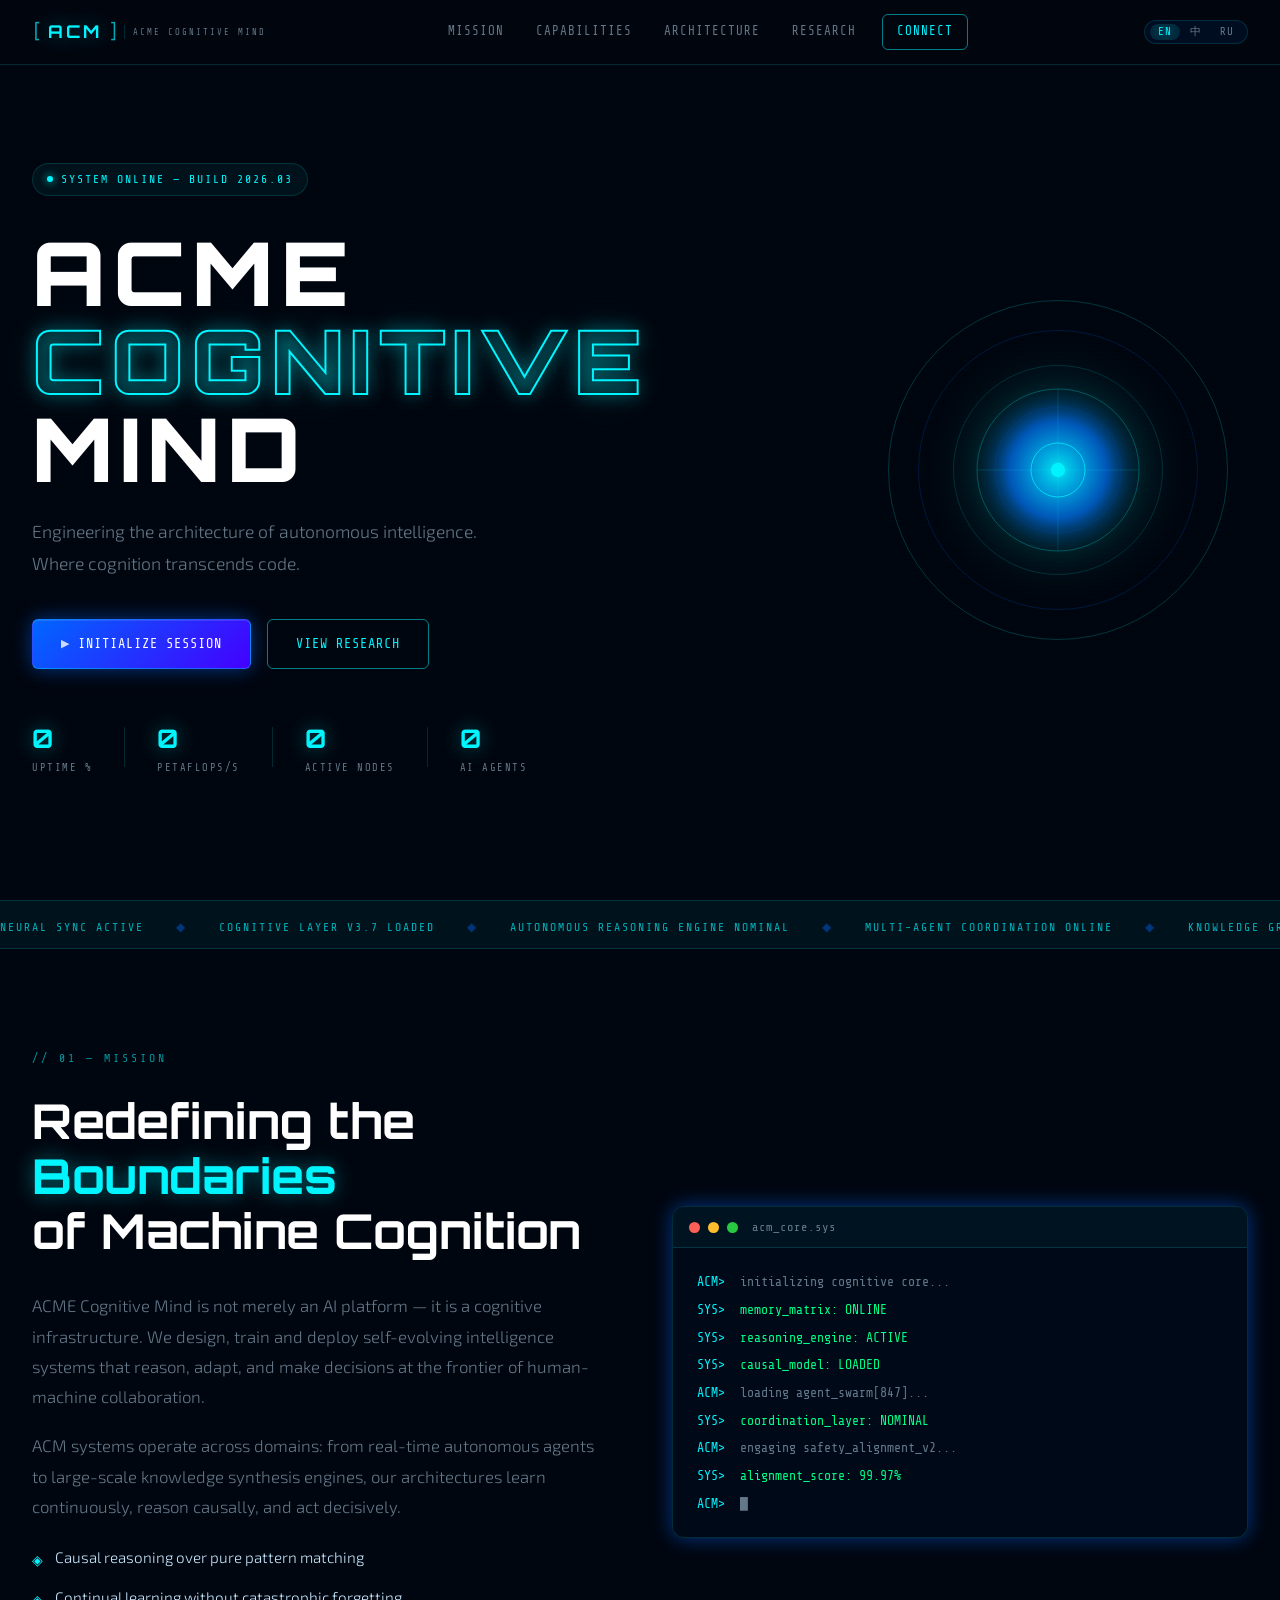
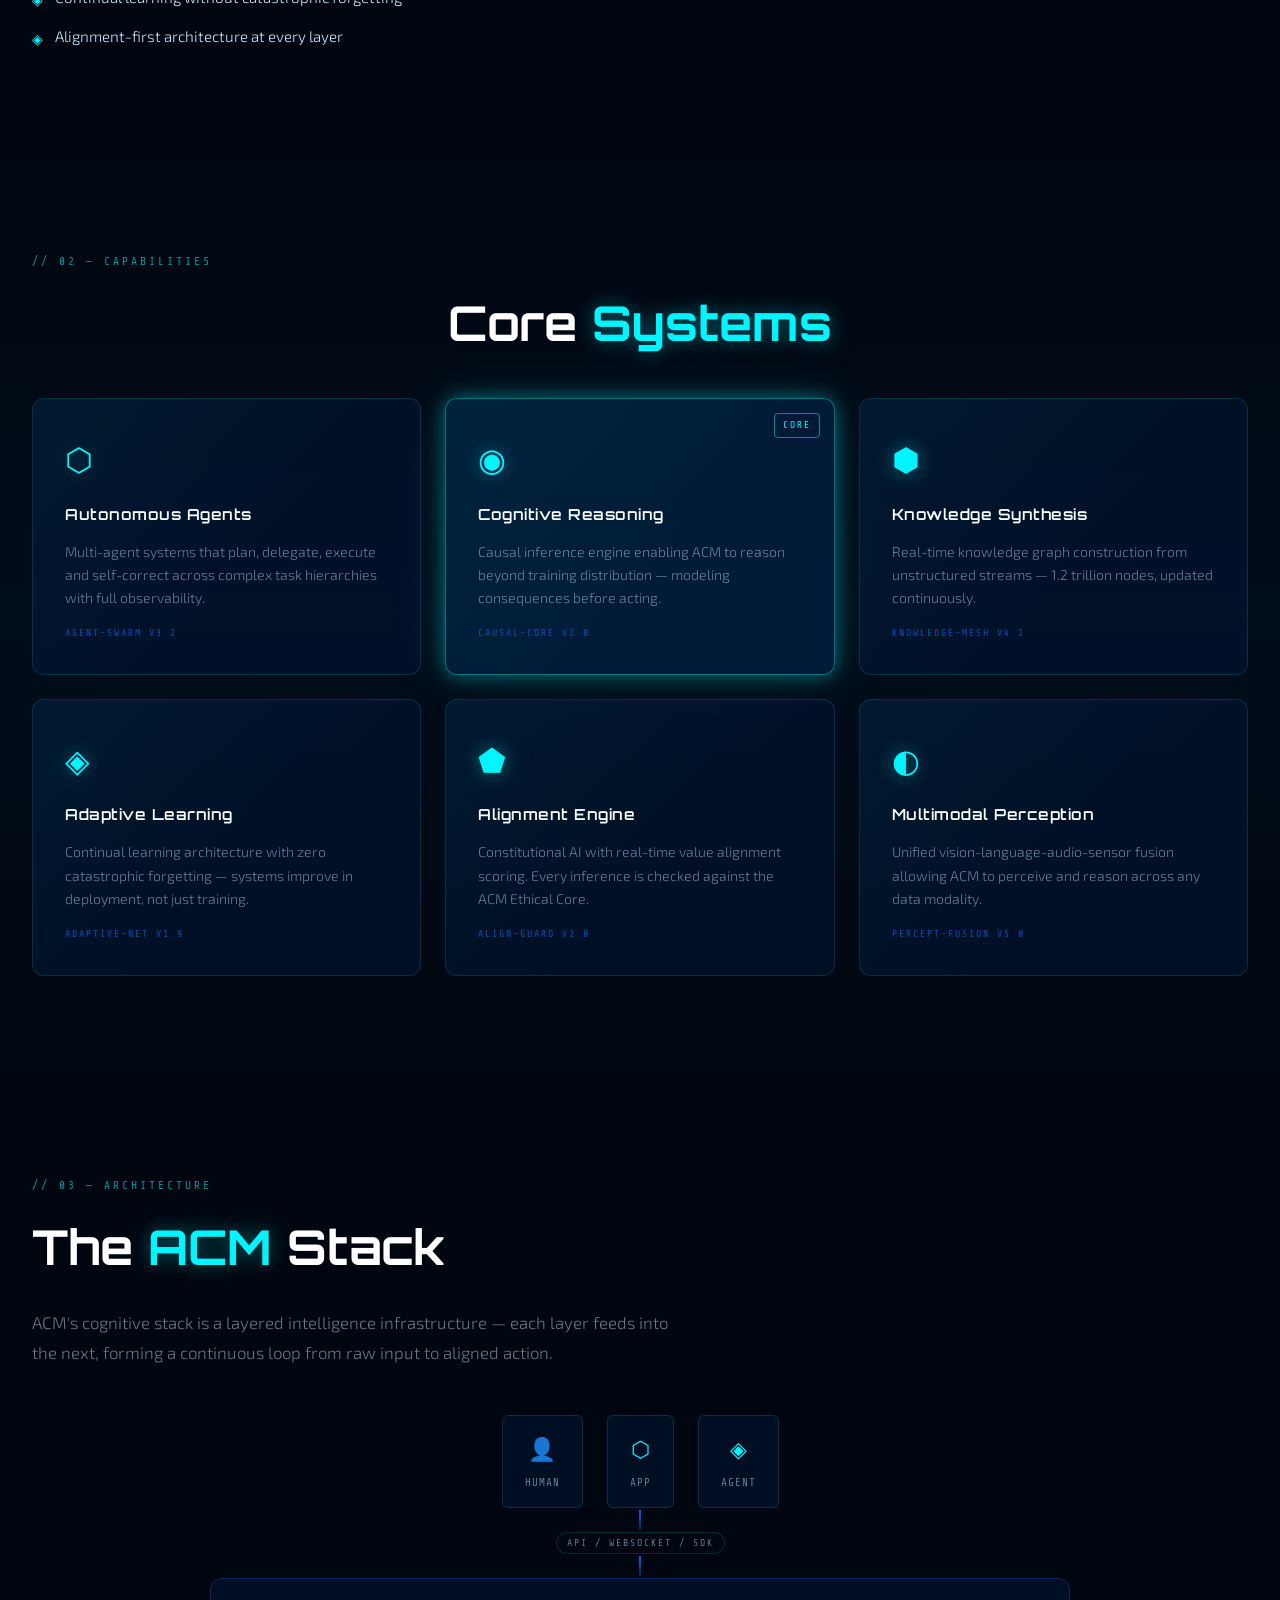
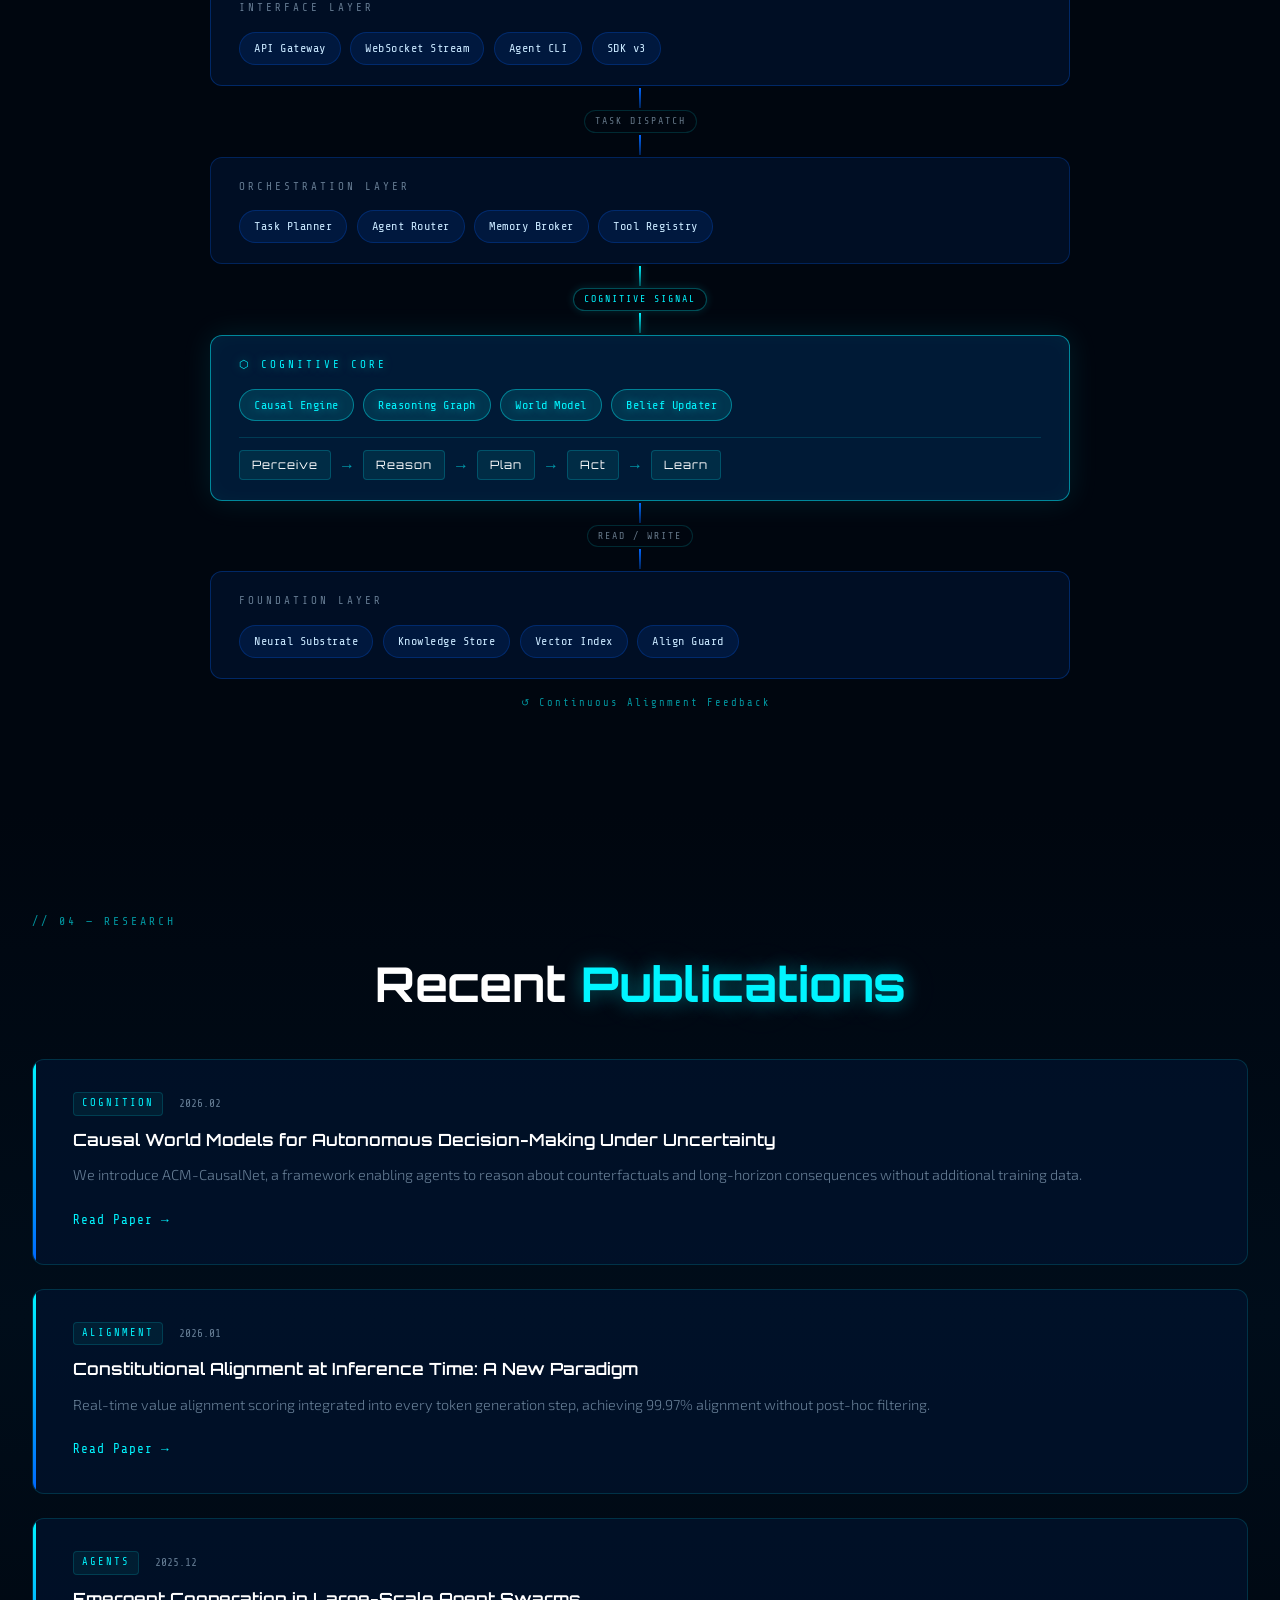
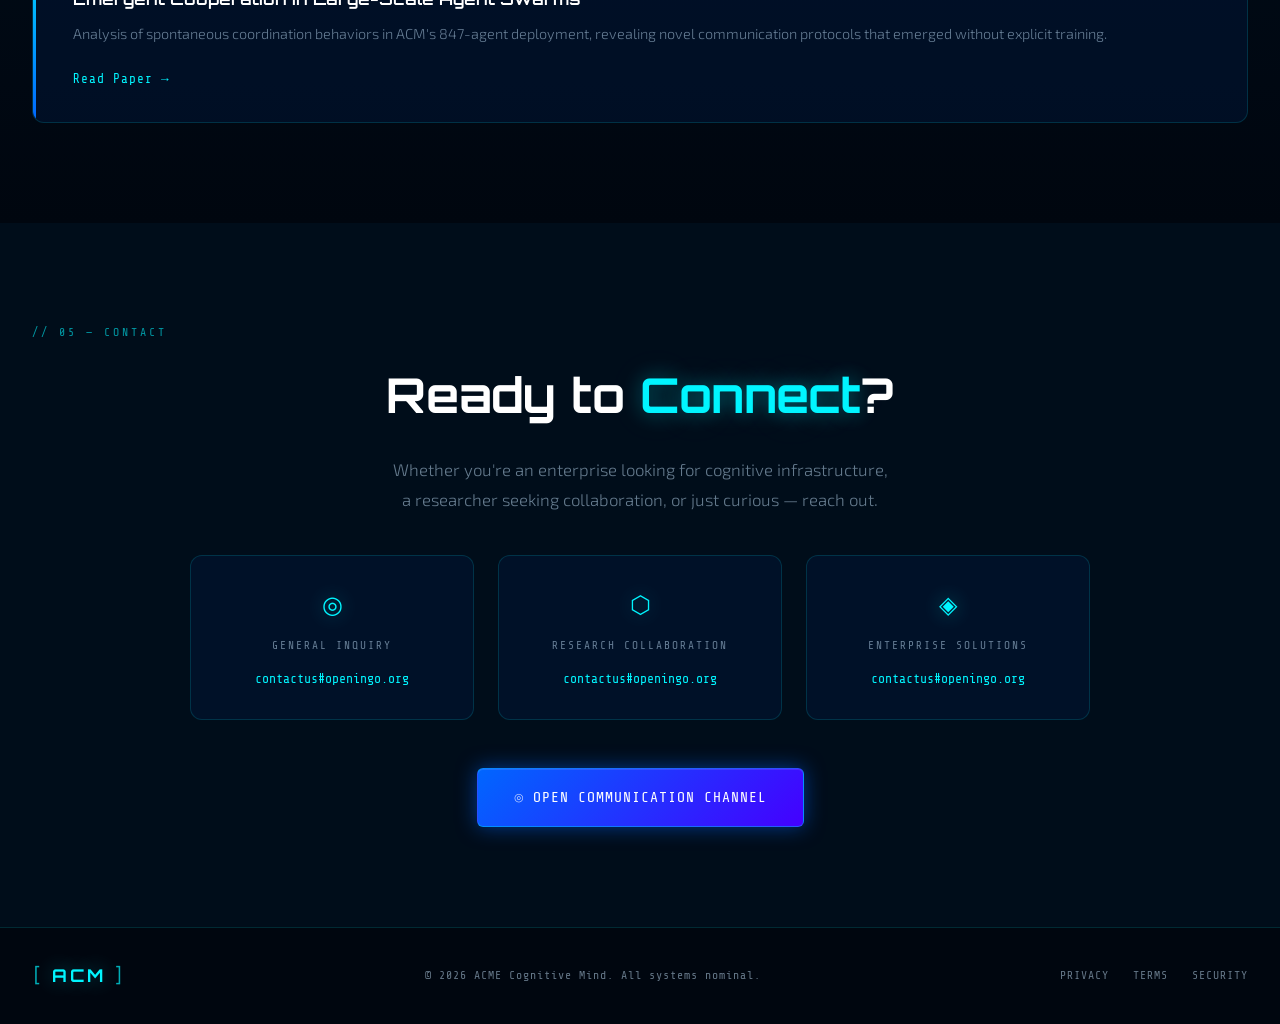
==== commit f23ded34: "feat: add i18n support (EN / ZH / RU) with language switcher - Add js/i18n.js: full EN/ZH/RU transla" ====
--- a/public/index.html
+++ b/public/index.html
@@ -29,11 +29,11 @@
       <span class="logo-sub">ACME COGNITIVE MIND</span>
     </a>
     <nav class="nav-links">
-      <a href="#mission">Mission</a>
-      <a href="#capabilities">Capabilities</a>
-      <a href="#architecture">Architecture</a>
-      <a href="#research">Research</a>
-      <a href="#contact" class="nav-cta">Connect</a>
+      <a href="#mission" data-i18n="nav_mission">Mission</a>
+      <a href="#capabilities" data-i18n="nav_capabilities">Capabilities</a>
+      <a href="#architecture" data-i18n="nav_architecture">Architecture</a>
+      <a href="#research" data-i18n="nav_research">Research</a>
+      <a href="#contact" class="nav-cta" data-i18n="nav_connect">Connect</a>
     </nav>
     <button class="menu-toggle" id="menuToggle" aria-label="Menu">
       <span></span><span></span><span></span>
@@ -45,44 +45,44 @@
 <section class="hero" id="hero">
   <div class="hero-content">
     <div class="hero-tag">
-      <span class="tag-dot"></span>SYSTEM ONLINE — BUILD 2026.03
+      <span class="tag-dot"></span><span data-i18n="hero_tag">SYSTEM ONLINE — BUILD 2026.03</span>
     </div>
     <h1 class="hero-title">
       <span class="title-line">ACME</span>
       <span class="title-line accent">COGNITIVE</span>
       <span class="title-line">MIND</span>
     </h1>
-    <p class="hero-sub">
+    <p class="hero-sub" data-i18n="hero_sub">
       Engineering the architecture of autonomous intelligence.<br/>
       Where cognition transcends code.
     </p>
     <div class="hero-actions">
       <a href="#mission" class="btn-primary">
-        <span class="btn-icon">▶</span> Initialize Session
+        <span class="btn-icon">▶</span> <span data-i18n="hero_btn_init">Initialize Session</span>
       </a>
       <a href="#research" class="btn-ghost">
-        <span>View Research</span>
+        <span data-i18n="hero_btn_research">View Research</span>
       </a>
     </div>
     <div class="hero-stats">
       <div class="stat">
         <div class="stat-value" data-target="99.97">0</div>
-        <div class="stat-label">Uptime %</div>
+        <div class="stat-label" data-i18n="stat_uptime">Uptime %</div>
       </div>
       <div class="stat-divider"></div>
       <div class="stat">
         <div class="stat-value" data-target="2.4">0</div>
-        <div class="stat-label">Petaflops/s</div>
+        <div class="stat-label" data-i18n="stat_petaflops">Petaflops/s</div>
       </div>
       <div class="stat-divider"></div>
       <div class="stat">
         <div class="stat-value" data-target="512">0</div>
-        <div class="stat-label">Active Nodes</div>
+        <div class="stat-label" data-i18n="stat_nodes">Active Nodes</div>
       </div>
       <div class="stat-divider"></div>
       <div class="stat">
         <div class="stat-value" data-target="847">0</div>
-        <div class="stat-label">AI Agents</div>
+        <div class="stat-label" data-i18n="stat_agents">AI Agents</div>
       </div>
     </div>
   </div>
@@ -149,18 +149,18 @@
 <!-- ── MISSION SECTION ── -->
 <section class="section" id="mission">
   <div class="container">
-    <div class="section-label">// 01 — MISSION</div>
+    <div class="section-label" data-i18n="label_mission">// 01 — MISSION</div>
     <div class="mission-grid">
       <div class="mission-text">
-        <h2 class="section-title">
+        <h2 class="section-title" data-i18n="mission_title">
           Redefining the <span class="accent">Boundaries</span><br/>of Machine Cognition
         </h2>
-        <p class="body-text">
+        <p class="body-text" data-i18n="mission_p1">
           ACME Cognitive Mind is not merely an AI platform — it is a cognitive infrastructure. 
           We design, train and deploy self-evolving intelligence systems that reason, adapt, 
           and make decisions at the frontier of human-machine collaboration.
         </p>
-        <p class="body-text">
+        <p class="body-text" data-i18n="mission_p2">
           ACM systems operate across domains: from real-time autonomous agents to 
           large-scale knowledge synthesis engines, our architectures learn continuously, 
           reason causally, and act decisively.
@@ -168,15 +168,15 @@
         <div class="mission-bullets">
           <div class="bullet-item">
             <span class="bullet-icon">◈</span>
-            <span>Causal reasoning over pure pattern matching</span>
+            <span data-i18n="bullet1">Causal reasoning over pure pattern matching</span>
           </div>
           <div class="bullet-item">
             <span class="bullet-icon">◈</span>
-            <span>Continual learning without catastrophic forgetting</span>
+            <span data-i18n="bullet2">Continual learning without catastrophic forgetting</span>
           </div>
           <div class="bullet-item">
             <span class="bullet-icon">◈</span>
-            <span>Alignment-first architecture at every layer</span>
+            <span data-i18n="bullet3">Alignment-first architecture at every layer</span>
           </div>
         </div>
       </div>
@@ -208,46 +208,46 @@
 <!-- ── CAPABILITIES SECTION ── -->
 <section class="section section-alt" id="capabilities">
   <div class="container">
-    <div class="section-label">// 02 — CAPABILITIES</div>
-    <h2 class="section-title center">
+    <div class="section-label" data-i18n="label_capabilities">// 02 — CAPABILITIES</div>
+    <h2 class="section-title center" data-i18n="cap_title">
       Core <span class="accent">Systems</span>
     </h2>
     <div class="cap-grid">
       <div class="cap-card">
         <div class="cap-icon">⬡</div>
-        <h3>Autonomous Agents</h3>
-        <p>Multi-agent systems that plan, delegate, execute and self-correct across complex task hierarchies with full observability.</p>
+        <h3 data-i18n="cap1_h">Autonomous Agents</h3>
+        <p data-i18n="cap1_p">Multi-agent systems that plan, delegate, execute and self-correct across complex task hierarchies with full observability.</p>
         <div class="cap-tag">AGENT-SWARM v3.2</div>
       </div>
       <div class="cap-card featured">
         <div class="cap-badge">CORE</div>
         <div class="cap-icon">◉</div>
-        <h3>Cognitive Reasoning</h3>
-        <p>Causal inference engine enabling ACM to reason beyond training distribution — modeling consequences before acting.</p>
+        <h3 data-i18n="cap2_h">Cognitive Reasoning</h3>
+        <p data-i18n="cap2_p">Causal inference engine enabling ACM to reason beyond training distribution — modeling consequences before acting.</p>
         <div class="cap-tag">CAUSAL-CORE v2.8</div>
       </div>
       <div class="cap-card">
         <div class="cap-icon">⬢</div>
-        <h3>Knowledge Synthesis</h3>
-        <p>Real-time knowledge graph construction from unstructured streams — 1.2 trillion nodes, updated continuously.</p>
+        <h3 data-i18n="cap3_h">Knowledge Synthesis</h3>
+        <p data-i18n="cap3_p">Real-time knowledge graph construction from unstructured streams — 1.2 trillion nodes, updated continuously.</p>
         <div class="cap-tag">KNOWLEDGE-MESH v4.1</div>
       </div>
       <div class="cap-card">
         <div class="cap-icon">◈</div>
-        <h3>Adaptive Learning</h3>
-        <p>Continual learning architecture with zero catastrophic forgetting — systems improve in deployment, not just training.</p>
+        <h3 data-i18n="cap4_h">Adaptive Learning</h3>
+        <p data-i18n="cap4_p">Continual learning architecture with zero catastrophic forgetting — systems improve in deployment, not just training.</p>
         <div class="cap-tag">ADAPTIVE-NET v1.9</div>
       </div>
       <div class="cap-card">
         <div class="cap-icon">⬟</div>
-        <h3>Alignment Engine</h3>
-        <p>Constitutional AI with real-time value alignment scoring. Every inference is checked against the ACM Ethical Core.</p>
+        <h3 data-i18n="cap5_h">Alignment Engine</h3>
+        <p data-i18n="cap5_p">Constitutional AI with real-time value alignment scoring. Every inference is checked against the ACM Ethical Core.</p>
         <div class="cap-tag">ALIGN-GUARD v2.0</div>
       </div>
       <div class="cap-card">
         <div class="cap-icon">◐</div>
-        <h3>Multimodal Perception</h3>
-        <p>Unified vision-language-audio-sensor fusion allowing ACM to perceive and reason across any data modality.</p>
+        <h3 data-i18n="cap6_h">Multimodal Perception</h3>
+        <p data-i18n="cap6_p">Unified vision-language-audio-sensor fusion allowing ACM to perceive and reason across any data modality.</p>
         <div class="cap-tag">PERCEPT-FUSION v5.0</div>
       </div>
     </div>
@@ -257,11 +257,11 @@
 <!-- ── ARCHITECTURE SECTION ── -->
 <section class="section" id="architecture">
   <div class="container">
-    <div class="section-label">// 03 — ARCHITECTURE</div>
-    <h2 class="section-title">
+    <div class="section-label" data-i18n="label_architecture">// 03 — ARCHITECTURE</div>
+    <h2 class="section-title" data-i18n="arch_title">
       The <span class="accent">ACM</span> Stack
     </h2>
-    <p class="body-text" style="max-width:640px;margin-bottom:3rem;">
+    <p class="body-text" style="max-width:640px;margin-bottom:3rem;" data-i18n="arch_desc">
       ACM's cognitive stack is a layered intelligence infrastructure — each layer feeds into the next,
       forming a continuous loop from raw input to aligned action.
     </p>
@@ -273,27 +273,27 @@
       <div class="arch-row clients-row">
         <div class="arch-node client-node">
           <span class="an-icon">👤</span>
-          <span class="an-label">Human</span>
+          <span class="an-label" data-i18n="arch_node_human">Human</span>
         </div>
         <div class="arch-node client-node">
           <span class="an-icon">⬡</span>
-          <span class="an-label">App</span>
+          <span class="an-label" data-i18n="arch_node_app">App</span>
         </div>
         <div class="arch-node client-node">
           <span class="an-icon">◈</span>
-          <span class="an-label">Agent</span>
+          <span class="an-label" data-i18n="arch_node_agent">Agent</span>
         </div>
       </div>
 
       <div class="arch-connector-row">
         <div class="arch-vline"></div>
-        <div class="arch-label-inline">API / WebSocket / SDK</div>
+        <div class="arch-label-inline" data-i18n="arch_conn1">API / WebSocket / SDK</div>
         <div class="arch-vline"></div>
       </div>
 
       <!-- Layer 1: Interface -->
       <div class="arch-band band-interface">
-        <div class="band-title">INTERFACE LAYER</div>
+        <div class="band-title" data-i18n="arch_band1">INTERFACE LAYER</div>
         <div class="band-chips">
           <div class="band-chip">API Gateway</div>
           <div class="band-chip">WebSocket Stream</div>
@@ -304,13 +304,13 @@
 
       <div class="arch-connector-row">
         <div class="arch-vline"></div>
-        <div class="arch-label-inline">Task Dispatch</div>
+        <div class="arch-label-inline" data-i18n="arch_conn2">Task Dispatch</div>
         <div class="arch-vline"></div>
       </div>
 
       <!-- Layer 2: Orchestration -->
       <div class="arch-band band-orchestration">
-        <div class="band-title">ORCHESTRATION LAYER</div>
+        <div class="band-title" data-i18n="arch_band2">ORCHESTRATION LAYER</div>
         <div class="band-chips">
           <div class="band-chip">Task Planner</div>
           <div class="band-chip">Agent Router</div>
@@ -321,13 +321,13 @@
 
       <div class="arch-connector-row">
         <div class="arch-vline accent-vline"></div>
-        <div class="arch-label-inline accent-label">Cognitive Signal</div>
+        <div class="arch-label-inline accent-label" data-i18n="arch_conn3">Cognitive Signal</div>
         <div class="arch-vline accent-vline"></div>
       </div>
 
       <!-- Layer 3: Cognitive Core (highlighted) -->
       <div class="arch-band band-core">
-        <div class="band-title">⬡ COGNITIVE CORE</div>
+        <div class="band-title" data-i18n="arch_band3">⬡ COGNITIVE CORE</div>
         <div class="band-chips">
           <div class="band-chip core-chip">Causal Engine</div>
           <div class="band-chip core-chip">Reasoning Graph</div>
@@ -336,27 +336,27 @@
         </div>
         <!-- internal flow arrows -->
         <div class="core-flow">
-          <span class="cf-item">Perceive</span>
+          <span class="cf-item" data-i18n="cf_perceive">Perceive</span>
           <span class="cf-arrow">→</span>
-          <span class="cf-item">Reason</span>
+          <span class="cf-item" data-i18n="cf_reason">Reason</span>
           <span class="cf-arrow">→</span>
-          <span class="cf-item">Plan</span>
+          <span class="cf-item" data-i18n="cf_plan">Plan</span>
           <span class="cf-arrow">→</span>
-          <span class="cf-item">Act</span>
+          <span class="cf-item" data-i18n="cf_act">Act</span>
           <span class="cf-arrow">→</span>
-          <span class="cf-item">Learn</span>
+          <span class="cf-item" data-i18n="cf_learn">Learn</span>
         </div>
       </div>
 
       <div class="arch-connector-row">
         <div class="arch-vline"></div>
-        <div class="arch-label-inline">Read / Write</div>
+        <div class="arch-label-inline" data-i18n="arch_conn4">Read / Write</div>
         <div class="arch-vline"></div>
       </div>
 
       <!-- Layer 4: Foundation -->
       <div class="arch-band band-foundation">
-        <div class="band-title">FOUNDATION LAYER</div>
+        <div class="band-title" data-i18n="arch_band4">FOUNDATION LAYER</div>
         <div class="band-chips">
           <div class="band-chip">Neural Substrate</div>
           <div class="band-chip">Knowledge Store</div>
@@ -368,7 +368,7 @@
       <!-- Feedback arrow -->
       <div class="arch-feedback">
         <div class="feedback-line"></div>
-        <div class="feedback-label">↺ Continuous Alignment Feedback</div>
+        <div class="feedback-label" data-i18n="arch_feedback">↺ Continuous Alignment Feedback</div>
       </div>
 
     </div><!-- /arch-visual -->
@@ -378,8 +378,8 @@
 <!-- ── RESEARCH SECTION ── -->
 <section class="section section-alt" id="research">
   <div class="container">
-    <div class="section-label">// 04 — RESEARCH</div>
-    <h2 class="section-title center">
+    <div class="section-label" data-i18n="label_research">// 04 — RESEARCH</div>
+    <h2 class="section-title center" data-i18n="research_title">
       Recent <span class="accent">Publications</span>
     </h2>
     <div class="research-list">
@@ -388,27 +388,27 @@
           <span class="research-tag">COGNITION</span>
           <span class="research-date">2026.02</span>
         </div>
-        <h3>Causal World Models for Autonomous Decision-Making Under Uncertainty</h3>
-        <p>We introduce ACM-CausalNet, a framework enabling agents to reason about counterfactuals and long-horizon consequences without additional training data.</p>
-        <a href="research/causal-world-models.html" class="research-link">Read Paper →</a>
+        <h3 data-i18n="paper1_h">Causal World Models for Autonomous Decision-Making Under Uncertainty</h3>
+        <p data-i18n="paper1_p">We introduce ACM-CausalNet, a framework enabling agents to reason about counterfactuals and long-horizon consequences without additional training data.</p>
+        <a href="research/causal-world-models.html" class="research-link" data-i18n="paper1_link">Read Paper →</a>
       </article>
       <article class="research-card">
         <div class="research-meta">
           <span class="research-tag">ALIGNMENT</span>
           <span class="research-date">2026.01</span>
         </div>
-        <h3>Constitutional Alignment at Inference Time: A New Paradigm</h3>
-        <p>Real-time value alignment scoring integrated into every token generation step, achieving 99.97% alignment without post-hoc filtering.</p>
-        <a href="research/constitutional-alignment.html" class="research-link">Read Paper →</a>
+        <h3 data-i18n="paper2_h">Constitutional Alignment at Inference Time: A New Paradigm</h3>
+        <p data-i18n="paper2_p">Real-time value alignment scoring integrated into every token generation step, achieving 99.97% alignment without post-hoc filtering.</p>
+        <a href="research/constitutional-alignment.html" class="research-link" data-i18n="paper2_link">Read Paper →</a>
       </article>
       <article class="research-card">
         <div class="research-meta">
           <span class="research-tag">AGENTS</span>
           <span class="research-date">2025.12</span>
         </div>
-        <h3>Emergent Cooperation in Large-Scale Agent Swarms</h3>
-        <p>Analysis of spontaneous coordination behaviors in ACM's 847-agent deployment, revealing novel communication protocols that emerged without explicit training.</p>
-        <a href="research/emergent-cooperation.html" class="research-link">Read Paper →</a>
+        <h3 data-i18n="paper3_h">Emergent Cooperation in Large-Scale Agent Swarms</h3>
+        <p data-i18n="paper3_p">Analysis of spontaneous coordination behaviors in ACM's 847-agent deployment, revealing novel communication protocols that emerged without explicit training.</p>
+        <a href="research/emergent-cooperation.html" class="research-link" data-i18n="paper3_link">Read Paper →</a>
       </article>
     </div>
   </div>
@@ -417,34 +417,34 @@
 <!-- ── CONTACT SECTION ── -->
 <section class="section contact-section" id="contact">
   <div class="container">
-    <div class="section-label">// 05 — CONTACT</div>
+    <div class="section-label" data-i18n="label_contact">// 05 — CONTACT</div>
     <div class="contact-inner">
-      <h2 class="section-title">
+      <h2 class="section-title" data-i18n="contact_title">
         Ready to <span class="accent">Connect</span>?
       </h2>
-      <p class="body-text center">
+      <p class="body-text center" data-i18n="contact_desc">
         Whether you're an enterprise looking for cognitive infrastructure,<br/>
         a researcher seeking collaboration, or just curious — reach out.
       </p>
       <div class="contact-grid">
         <div class="contact-card">
           <div class="contact-icon">◎</div>
-          <div class="contact-label">General Inquiry</div>
-          <a href="mailto:z@openingo.org" class="contact-value">z@openingo.org</a>
+          <div class="contact-label" data-i18n="contact_lbl1">General Inquiry</div>
+          <a href="mailto:contactus@openingo.org" class="contact-value">contactus#openingo.org</a>
         </div>
         <div class="contact-card">
           <div class="contact-icon">⬡</div>
-          <div class="contact-label">Research Collaboration</div>
-          <a href="mailto:z@openingo.org" class="contact-value">z@openingo.org</a>
+          <div class="contact-label" data-i18n="contact_lbl2">Research Collaboration</div>
+          <a href="mailto:contactus@openingo.org" class="contact-value">contactus#openingo.org</a>
         </div>
         <div class="contact-card">
           <div class="contact-icon">◈</div>
-          <div class="contact-label">Enterprise Solutions</div>
-          <a href="mailto:z@openingo.org" class="contact-value">z@openingo.org</a>
-        </div>
-      </div>
-      <a href="mailto:z@openingo.org" class="btn-primary large">
-        <span class="btn-icon">◎</span> Open Communication Channel
+          <div class="contact-label" data-i18n="contact_lbl3">Enterprise Solutions</div>
+          <a href="mailto:contactus@openingo.org" class="contact-value">contactus#openingo.org</a>
+        </div>
+      </div>
+      <a href="mailto:contactus@openingo.org" class="btn-primary large">
+        <span class="btn-icon">◎</span> <span data-i18n="contact_btn">Open Communication Channel</span>
       </a>
     </div>
   </div>
@@ -458,17 +458,18 @@
       <span class="logo-acm">ACM</span>
       <span class="logo-bracket">]</span>
     </div>
-    <div class="footer-text">
+    <div class="footer-text" data-i18n="footer_copy">
       © 2026 ACME Cognitive Mind. All systems nominal.
     </div>
     <div class="footer-links">
-      <a href="privacy.html">Privacy</a>
-      <a href="terms.html">Terms</a>
-      <a href="security.html">Security</a>
+      <a href="privacy.html" data-i18n="footer_privacy">Privacy</a>
+      <a href="terms.html" data-i18n="footer_terms">Terms</a>
+      <a href="security.html" data-i18n="footer_security">Security</a>
     </div>
   </div>
 </footer>
 
 <script src="js/main.js"></script>
+<script src="js/i18n.js"></script>
 </body>
 </html>
--- a/public/css/main.css
+++ b/public/css/main.css
@@ -146,6 +146,39 @@
 .nav-cta:hover {
   background: rgba(0,245,255,0.12) !important;
   box-shadow: var(--glow-cyan);
+}
+
+/* ── LANGUAGE SWITCHER ── */
+.lang-switcher {
+  display: flex;
+  align-items: center;
+  gap: 2px;
+  margin-left: 0.5rem;
+  background: rgba(0, 20, 50, 0.5);
+  border: 1px solid var(--border);
+  border-radius: 100px;
+  padding: 3px 5px;
+}
+.lang-btn {
+  background: none;
+  border: none;
+  color: var(--text-dim);
+  font-family: var(--font-mono);
+  font-size: 0.68rem;
+  letter-spacing: 1px;
+  cursor: pointer;
+  padding: 3px 8px;
+  border-radius: 100px;
+  transition: color 0.2s, background 0.2s;
+  line-height: 1;
+}
+.lang-btn:hover {
+  color: var(--cyan);
+}
+.lang-btn.active {
+  color: var(--cyan);
+  background: rgba(0, 245, 255, 0.12);
+  text-shadow: 0 0 8px rgba(0, 245, 255, 0.5);
 }
 
 /* Mobile menu toggle */
